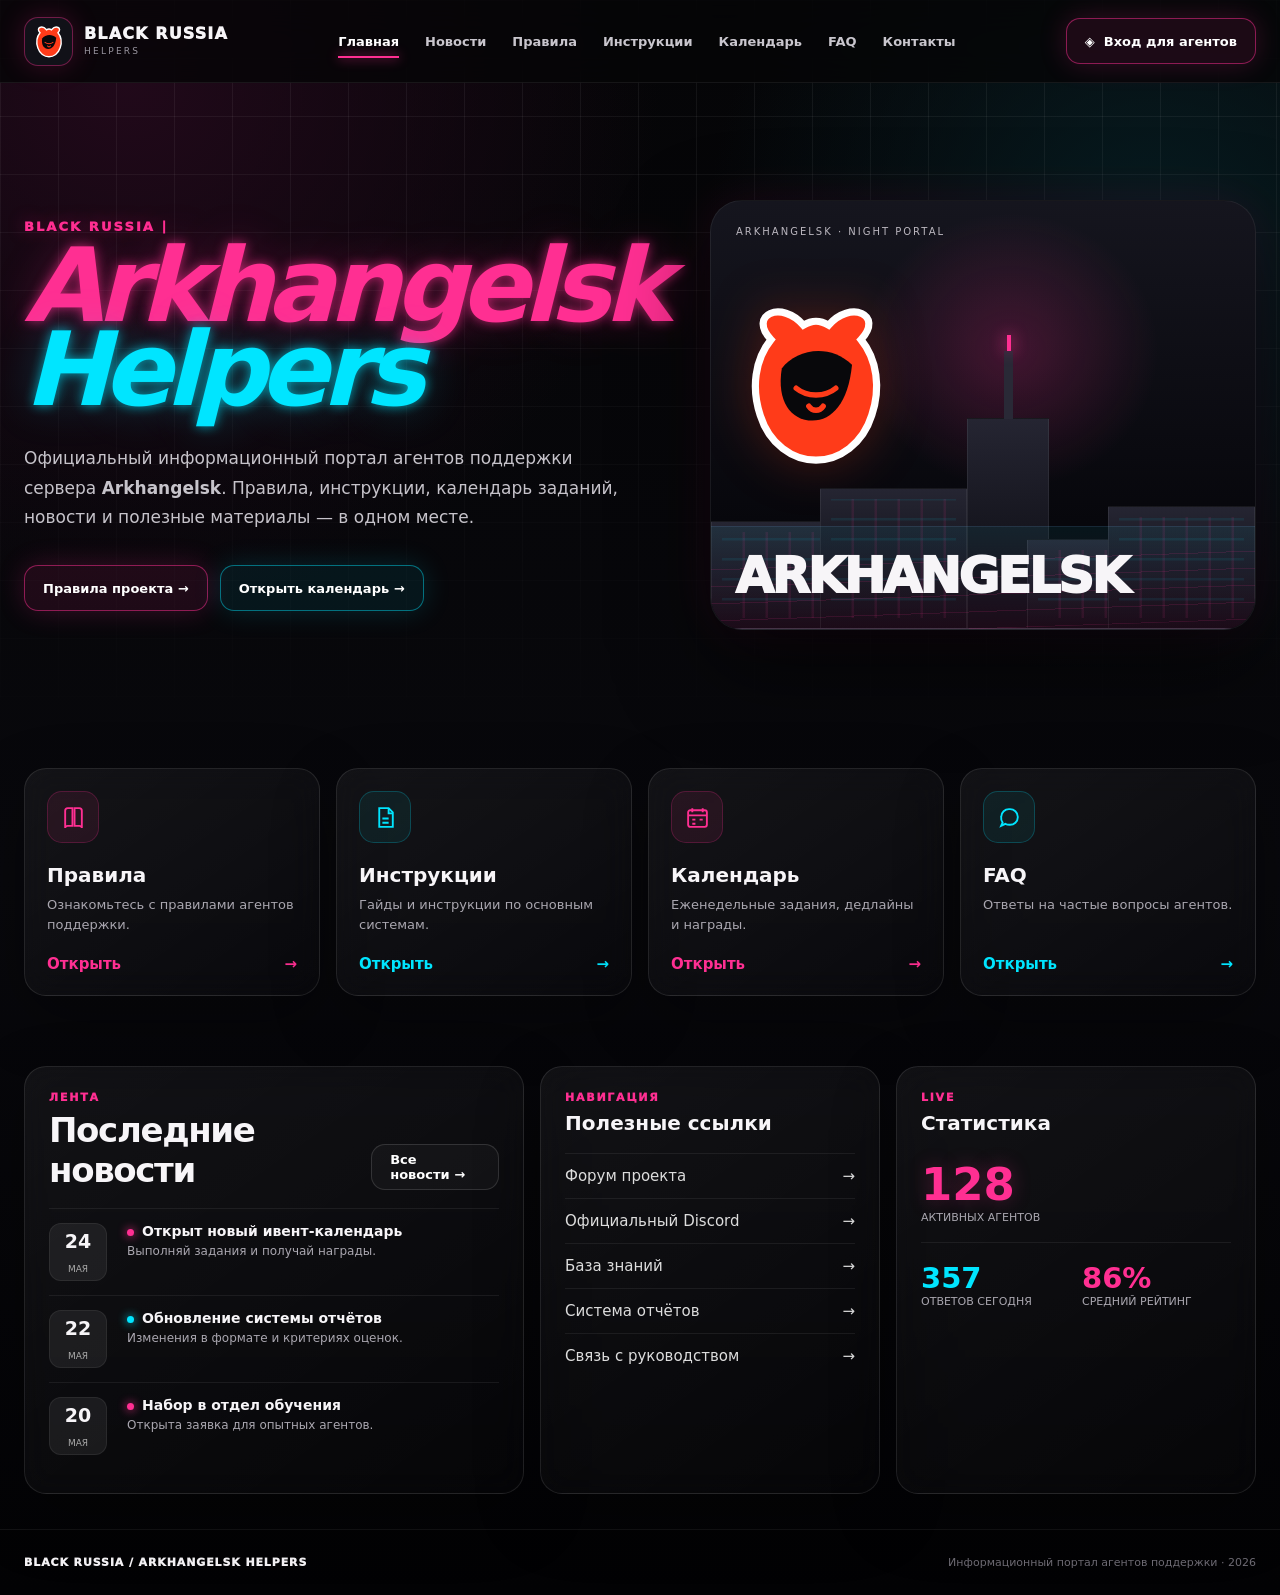
==== index.html @ 9c011f5d "Add files via upload" ====
<!doctype html><html lang="ru"><head><meta charset="utf-8"><meta name="viewport" content="width=device-width,initial-scale=1"><meta name="theme-color" content="#050507"><title>Главная — Black Russia | Arkhangelsk Helpers</title><link rel="stylesheet" href="style.css"></head><body data-page="index"><header class="site-header"><div class="container header-inner"><a class="brand" href="index.html"><span class="brand-mark"><svg viewBox="0 0 100 100"><path d="M25 27C12 13 31 5 43 19c5-3 9-3 14 0C69 5 88 13 75 27c9 11 11 27 6 42-5 16-18 25-31 25S24 85 19 69c-5-15-3-31 6-42Z" fill="#ff3b19" stroke="#fff" stroke-width="4"/><path d="M31 43c8-11 27-14 39-2-2 21-11 31-22 31-12 0-20-11-17-29Z" fill="#08080b"/><path d="M39 54c6 5 16 5 22 0M46 64c2 3 6 3 8 0" fill="none" stroke="#ff3b19" stroke-width="3" stroke-linecap="round"/></svg></span><span class="brand-copy"><span class="brand-title">BLACK RUSSIA</span><span class="brand-sub">HELPERS</span></span></a><nav class="nav" id="mainNav"><a href="index.html" data-page="index">Главная</a><a href="news.html" data-page="news">Новости</a><a href="rules.html" data-page="rules">Правила</a><a href="instructions.html" data-page="instructions">Инструкции</a><a href="calendar.html" data-page="calendar">Календарь</a><a href="faq.html" data-page="faq">FAQ</a><a href="contacts.html" data-page="contacts">Контакты</a></nav><div class="header-actions"><a class="btn btn-primary login-btn" href="login.html">◈ &nbsp;Вход для агентов</a><button class="btn btn-ghost menu-toggle" id="menuToggle">☰</button></div></div></header><main>
<section class="hero"><div class="container hero-grid"><div class="hero-copy reveal"><div class="eyebrow">BLACK RUSSIA |</div><h1><span class="city">Arkhangelsk</span><span class="helpers">Helpers</span></h1><p class="hero-lead">Официальный информационный портал агентов поддержки сервера <b>Arkhangelsk</b>. Правила, инструкции, календарь заданий, новости и полезные материалы — в одном месте.</p><div class="hero-actions"><a class="btn btn-primary" href="rules.html">Правила проекта →</a><a class="btn btn-cyan" href="calendar.html">Открыть календарь →</a></div></div><div class="hero-visual reveal" data-parallax><div class="visual-label">ARKHANGELSK · NIGHT PORTAL</div><div class="bear-large"><svg viewBox="0 0 100 100"><path d="M25 27C12 13 31 5 43 19c5-3 9-3 14 0C69 5 88 13 75 27c9 11 11 27 6 42-5 16-18 25-31 25S24 85 19 69c-5-15-3-31 6-42Z" fill="#ff3b19" stroke="#fff" stroke-width="4"/><path d="M31 43c8-11 27-14 39-2-2 21-11 31-22 31-12 0-20-11-17-29Z" fill="#08080b"/><path d="M39 54c6 5 16 5 22 0M46 64c2 3 6 3 8 0" fill="none" stroke="#ff3b19" stroke-width="3" stroke-linecap="round"/></svg></div><div class="skyline"><div class="building b1"></div><div class="building b2"></div><div class="building tower"></div><div class="building b4"></div><div class="building b3"></div></div><div class="water"></div><div class="visual-city">ARKHANGELSK</div></div></div></section>
<section class="section"><div class="container grid-4">
<a class="card portal-card reveal" href="rules.html"><span class="icon-box"><svg viewBox="0 0 24 24" fill="none" stroke="currentColor" stroke-width="1.8"><path d="M4 5.5A2.5 2.5 0 0 1 6.5 3H11v17H6.5A2.5 2.5 0 0 0 4 22V5.5Z"/><path d="M20 5.5A2.5 2.5 0 0 0 17.5 3H13v17h4.5A2.5 2.5 0 0 1 20 22V5.5Z"/></svg></span><h3>Правила</h3><p>Ознакомьтесь с правилами агентов поддержки.</p><div class="card-arrow">Открыть <span>→</span></div></a>
<a class="card portal-card reveal" href="instructions.html"><span class="icon-box cyan"><svg viewBox="0 0 24 24" fill="none" stroke="currentColor" stroke-width="1.8"><path d="M6 3h9l4 4v14H6z"/><path d="M15 3v5h4M9 13h6M9 17h6"/></svg></span><h3>Инструкции</h3><p>Гайды и инструкции по основным системам.</p><div class="card-arrow cyan">Открыть <span>→</span></div></a>
<a class="card portal-card reveal" href="calendar.html"><span class="icon-box"><svg viewBox="0 0 24 24" fill="none" stroke="currentColor" stroke-width="1.8"><rect x="3" y="5" width="18" height="16" rx="2"/><path d="M7 3v4M17 3v4M3 10h18M7 14h3M14 14h3M7 18h3"/></svg></span><h3>Календарь</h3><p>Еженедельные задания, дедлайны и награды.</p><div class="card-arrow">Открыть <span>→</span></div></a>
<a class="card portal-card reveal" href="faq.html"><span class="icon-box cyan"><svg viewBox="0 0 24 24" fill="none" stroke="currentColor" stroke-width="1.8"><path d="M20 11.5a7.5 7.5 0 0 1-8 7.5 9 9 0 0 1-4-.9L4 20l1.4-3.2A7.3 7.3 0 0 1 4 11.5 7.5 7.5 0 0 1 12 4a7.5 7.5 0 0 1 8 7.5Z"/><path d="M8 11.5h.01M12 11.5h.01M16 11.5h.01"/></svg></span><h3>FAQ</h3><p>Ответы на частые вопросы агентов.</p><div class="card-arrow cyan">Открыть <span>→</span></div></a>
</div></section>
<section class="section"><div class="container dashboard-grid">
<div class="card panel reveal"><div class="section-head"><div><div class="section-kicker">Лента</div><h2>Последние новости</h2></div><a class="btn btn-ghost" href="news.html">Все новости →</a></div><div class="news-list">
<div class="news-item"><div class="news-date"><b>24</b><small>МАЯ</small></div><div><h4><span class="dot"></span>Открыт новый ивент-календарь</h4><p>Выполняй задания и получай награды.</p></div></div>
<div class="news-item"><div class="news-date"><b>22</b><small>МАЯ</small></div><div><h4><span class="dot cyan"></span>Обновление системы отчётов</h4><p>Изменения в формате и критериях оценок.</p></div></div>
<div class="news-item"><div class="news-date"><b>20</b><small>МАЯ</small></div><div><h4><span class="dot"></span>Набор в отдел обучения</h4><p>Открыта заявка для опытных агентов.</p></div></div></div></div>
<div class="card panel reveal"><div class="section-kicker">Навигация</div><h3>Полезные ссылки</h3><div class="link-list"><a href="#">Форум проекта <span>→</span></a><a href="#">Официальный Discord <span>→</span></a><a href="#">База знаний <span>→</span></a><a href="#">Система отчётов <span>→</span></a><a href="contacts.html">Связь с руководством <span>→</span></a></div></div>
<div class="card panel reveal"><div class="section-kicker">Live</div><h3>Статистика</h3><div class="stats"><div class="stat-main"><strong>128</strong><span>активных агентов</span></div><div class="stat-row"><div class="stat"><strong>357</strong><span>ответов сегодня</span></div><div class="stat"><strong style="color:var(--pink)">86%</strong><span>средний рейтинг</span></div></div></div></div>
</div></section></main><footer class="site-footer"><div class="container footer-inner"><div class="footer-brand">BLACK RUSSIA / ARKHANGELSK HELPERS</div><div class="footer-copy">Информационный портал агентов поддержки · 2026</div></div></footer><script src="script.js"></script></body></html>
---- style.css ----
:root{--bg:#050507;--panel:rgba(15,15,21,.76);--line:rgba(255,255,255,.1);--text:#f7f5f8;--muted:#aaa7b0;--pink:#ff2f92;--cyan:#00e5ff;--red:#ff3b19;--ease:cubic-bezier(.2,.8,.2,1)}
*{box-sizing:border-box}html{scroll-behavior:smooth}body{margin:0;background:radial-gradient(circle at 10% 5%,#21091a 0,transparent 28%),radial-gradient(circle at 90% 15%,#071c21 0,transparent 25%),linear-gradient(#050507,#08080c 55%,#030305);color:var(--text);font:15px Inter,system-ui,-apple-system,BlinkMacSystemFont,"Segoe UI",sans-serif;overflow-x:hidden}body:before{content:"";position:fixed;inset:0;pointer-events:none;z-index:-1;background-image:linear-gradient(#fff1 1px,transparent 1px),linear-gradient(90deg,#fff1 1px,transparent 1px);background-size:58px 58px;mask-image:linear-gradient(#000,transparent 85%)}a{color:inherit;text-decoration:none}button,input{font:inherit}.container{width:min(1440px,calc(100% - 48px));margin:auto}.site-header{position:sticky;top:0;z-index:50;background:#050507cc;backdrop-filter:blur(18px);border-bottom:1px solid #fff1}.header-inner{min-height:82px;display:flex;align-items:center;gap:24px}.brand{display:flex;align-items:center;gap:11px}.brand-mark{width:49px;height:49px;display:grid;place-items:center;border:1px solid #ff2f9266;border-radius:14px;background:#111118;box-shadow:0 0 28px #ff2f9233}.brand-mark svg{width:36px}.brand-copy{line-height:1}.brand-title{display:block;font-size:16px;font-weight:950;letter-spacing:.07em}.brand-sub{display:block;margin-top:5px;color:#99959f;font-size:9px;letter-spacing:.25em}.nav{display:flex;justify-content:center;gap:2px;flex:1}.nav a{position:relative;padding:12px;color:#c9c6cd;font-size:13px;font-weight:800}.nav a:after{content:"";position:absolute;left:12px;right:12px;bottom:3px;height:2px;background:var(--pink);box-shadow:0 0 12px var(--pink);transform:scaleX(0);transition:.25s}.nav a:hover,.nav a.active{color:#fff}.nav a:hover:after,.nav a.active:after{transform:scaleX(1)}.header-actions{display:flex}.btn{display:inline-flex;align-items:center;justify-content:center;min-height:46px;padding:0 18px;border:1px solid #fff2;border-radius:14px;color:#fff;font-weight:850;font-size:13px;cursor:pointer;transition:.25s var(--ease)}.btn:hover{transform:translateY(-3px)}.btn-primary{background:#ff2f9218;border-color:#ff2f9280;box-shadow:0 0 28px #ff2f9233}.btn-cyan{background:#00e5ff12;border-color:#00e5ff70;box-shadow:0 0 28px #00e5ff26}.btn-ghost{background:#ffffff08}.menu-toggle{display:none;width:46px;padding:0}.hero{min-height:650px;padding:78px 0 64px;display:flex;align-items:center}.hero-grid{display:grid;grid-template-columns:1.08fr .92fr;gap:45px;align-items:center}.eyebrow{font-size:13px;color:var(--pink);font-weight:950;letter-spacing:.16em;text-transform:uppercase;text-shadow:0 0 18px #ff2f9266}.hero h1{margin:10px 0 0;font-size:clamp(58px,8vw,120px);line-height:.82;letter-spacing:-.07em}.city{display:block;color:var(--pink);font-style:italic;text-shadow:0 0 12px #ff2f92aa,0 0 45px #ff2f9244}.helpers{display:block;color:var(--cyan);font-style:italic;text-shadow:0 0 12px #00e5ffaa,0 0 45px #00e5ff44}.hero-lead{max-width:620px;margin:32px 0;color:#c6c3ca;line-height:1.75;font-size:17px}.hero-actions{display:flex;gap:12px;flex-wrap:wrap}.hero-visual{position:relative;min-height:430px;overflow:hidden;border:1px solid #fff1;border-radius:32px;background:radial-gradient(ellipse at 55% 35%,#ff2f9238,transparent 35%),linear-gradient(#15151e,#07070c 75%);box-shadow:0 35px 90px #0009,0 0 50px #ff2f9218;transition:transform .2s}.visual-label{position:absolute;top:25px;left:25px;color:#bbb7bf;font-size:10px;letter-spacing:.2em}.bear-large{position:absolute;left:0;top:75px;width:210px;height:210px;display:grid;place-items:center;filter:drop-shadow(0 0 25px #ff3b1940)}.bear-large svg{width:180px}.skyline{position:absolute;left:0;right:0;bottom:0;height:60%}.building{position:absolute;bottom:0;background:linear-gradient(#252532,#08080d);border:1px solid #fff1}.building:after{content:"";position:absolute;inset:10px;background:repeating-linear-gradient(0deg,transparent 0 17px,#00e5ff14 18px 20px),repeating-linear-gradient(90deg,transparent 0 20px,#ff2f9218 21px 23px)}.b1{left:0;width:23%;height:42%}.b2{left:20%;width:27%;height:55%}.tower{left:47%;width:82px;height:82%}.tower:before{content:"";position:absolute;left:36px;top:-68px;width:9px;height:68px;background:#292936}.tower:after{content:"";position:absolute;left:39px;top:-84px;width:4px;height:16px;background:var(--pink);box-shadow:0 0 15px var(--pink)}.b4{right:20%;width:22%;height:35%}.b3{right:0;width:27%;height:48%}.water{position:absolute;bottom:0;left:0;right:0;height:24%;background:linear-gradient(#00e5ff10,#ff2f9215);border-top:1px solid #00e5ff22}.water:after{content:"";position:absolute;inset:25% 0 0;background:repeating-linear-gradient(0deg,#ff2f9220 0 1px,transparent 1px 17px);transform:skewY(-2deg)}.visual-city{position:absolute;bottom:24px;left:24px;color:#fff08;font-size:50px;font-weight:950;letter-spacing:-.05em}.section{padding:35px 0}.grid-4{display:grid;grid-template-columns:repeat(4,1fr);gap:16px}.card{background:linear-gradient(145deg,#ffffff0d,#ffffff03);border:1px solid var(--line);border-radius:22px;backdrop-filter:blur(15px);box-shadow:0 22px 65px #0005;overflow:hidden;transition:.3s var(--ease)}.card:hover{transform:translateY(-7px);border-color:#ff2f9244;box-shadow:0 28px 75px #0008,0 0 30px #ff2f9215}.portal-card{min-height:215px;padding:22px;display:flex;flex-direction:column}.icon-box{width:52px;height:52px;display:grid;place-items:center;margin-bottom:20px;border-radius:15px;color:var(--pink);background:#ff2f9215;border:1px solid #ff2f9238}.icon-box.cyan{color:var(--cyan);background:#00e5ff10;border-color:#00e5ff38}.icon-box svg{width:25px}.portal-card h3{margin:0 0 8px;font-size:20px}.portal-card p{margin:0;color:var(--muted);font-size:13px;line-height:1.55}.card-arrow{display:flex;justify-content:space-between;margin-top:auto;padding-top:20px;color:var(--pink);font-weight:850}.card-arrow.cyan{color:var(--cyan)}.dashboard-grid{display:grid;grid-template-columns:1.25fr .85fr .9fr;gap:16px}.panel{padding:24px}.section-head{display:flex;align-items:end;justify-content:space-between;gap:15px;margin-bottom:18px}.section-kicker{color:var(--pink);font-size:11px;font-weight:950;letter-spacing:.16em;text-transform:uppercase}.section h2{margin:6px 0 0;font-size:34px;letter-spacing:-.04em}.panel h3{margin:7px 0 18px;font-size:20px}.news-list{display:grid}.news-item{display:grid;grid-template-columns:64px 1fr;gap:14px;padding:14px 0;border-top:1px solid #fff1}.news-date{width:58px;height:58px;display:grid;place-items:center;text-align:center;border:1px solid #fff1;border-radius:12px;background:#fff1}.news-date b{font-size:19px}.news-date small{font-size:9px;color:#aaa}.news-item h4{margin:0 0 5px;font-size:14px}.news-item p{margin:0;color:var(--muted);font-size:12px}.dot{display:inline-block;width:7px;height:7px;border-radius:50%;background:var(--pink);box-shadow:0 0 10px var(--pink);margin-right:8px}.dot.cyan{background:var(--cyan);box-shadow:0 0 10px var(--cyan)}.link-list a{display:flex;justify-content:space-between;padding:13px 0;border-top:1px solid #fff1;color:#ddd}.link-list a:hover{color:var(--cyan)}.stats{display:grid;gap:18px}.stat-main{padding:5px 0 18px;border-bottom:1px solid #fff1}.stat-main strong{font-size:45px;color:var(--pink);text-shadow:0 0 20px #ff2f9244}.stat-main span,.stat strong+span{display:block;color:var(--muted);font-size:11px;text-transform:uppercase}.stat-row{display:grid;grid-template-columns:1fr 1fr;gap:12px}.stat strong{font-size:29px;color:var(--cyan)}.page-hero{padding:75px 0 35px}.page-hero h1{margin:8px 0;font-size:clamp(45px,6vw,78px);letter-spacing:-.06em}.page-hero p{max-width:780px;color:var(--muted);line-height:1.75}.content-grid{display:grid;grid-template-columns:1fr 1fr;gap:16px;padding-bottom:70px}.content-card{padding:25px}.rule-block{padding:23px 0;border-top:1px solid #fff1}.rule-block:first-child{border-top:0}.rule-num,.feed-date,.day-label{color:var(--pink);font-weight:950;letter-spacing:.1em;font-size:11px}.rule-block h3{margin:8px 0}.rule-block p{margin:0;color:var(--muted);line-height:1.7}.instruction-grid{display:grid;grid-template-columns:repeat(3,1fr);gap:16px;padding-bottom:70px}.instruction-card{padding:24px}.tag{display:inline-flex;padding:6px 9px;border:1px solid #00e5ff38;border-radius:999px;color:var(--cyan);background:#00e5ff10;font-size:10px;font-weight:900}.instruction-card h3{margin:15px 0 8px}.instruction-card p{color:var(--muted);line-height:1.65;font-size:13px;min-height:65px}.calendar{display:grid;grid-template-columns:repeat(7,1fr);gap:12px;padding-bottom:70px}.day-card{padding:18px;min-height:300px}.day-card h3{margin:8px 0 15px}.task{padding:12px 0;border-top:1px solid #fff1;font-size:12px;color:#ddd}.reward{margin-top:15px;color:var(--cyan);font-weight:900;font-size:12px;line-height:1.5}.feed{display:grid;gap:14px;padding-bottom:70px}.feed-item{padding:24px;display:grid;grid-template-columns:90px 1fr;gap:18px}.feed-item h3{margin:0 0 7px}.feed-item p{margin:0;color:var(--muted);line-height:1.7}.faq{display:grid;gap:10px;padding-bottom:70px}.faq-item{border:1px solid var(--line);border-radius:16px;background:#fff0008;overflow:hidden}.faq-question{width:100%;display:flex;justify-content:space-between;gap:15px;padding:20px;background:none;border:0;color:#fff;text-align:left;font-weight:850;cursor:pointer}.faq-question span:last-child{color:var(--pink);font-size:21px;transition:.25s}.faq-answer{display:grid;grid-template-rows:0fr;transition:grid-template-rows .3s}.faq-answer>div{overflow:hidden}.faq-answer p{margin:0;padding:0 20px 20px;color:var(--muted);line-height:1.7;font-size:13px}.faq-item.open .faq-answer{grid-template-rows:1fr}.faq-item.open .faq-question span:last-child{transform:rotate(45deg)}.contacts{display:grid;grid-template-columns:1.2fr .8fr;gap:16px;padding-bottom:70px}.contact-card{padding:28px}.contact-row{display:flex;gap:14px;padding:17px 0;border-top:1px solid #fff1}.contact-row .icon-box{margin:0;flex:none}.contact-row strong{display:block;margin-bottom:4px}.contact-row span:not(.icon-box){color:var(--muted);font-size:13px}.login-wrap{min-height:calc(100vh - 82px);display:grid;place-items:center;padding:60px 0}.login-card{width:min(500px,100%);padding:34px}.login-card h1{margin:7px 0;font-size:36px}.login-card p{color:var(--muted);line-height:1.6;font-size:13px}.field{margin:18px 0}.field label{display:block;margin-bottom:8px;font-size:12px;font-weight:850}.field input{width:100%;height:50px;padding:0 14px;border:1px solid #fff2;border-radius:13px;background:#09090d;color:#fff;outline:0}.field input:focus{border-color:#ff2f9290;box-shadow:0 0 0 4px #ff2f9212}.login-note{text-align:center;color:#77747d;font-size:11px;margin-top:15px}.site-footer{border-top:1px solid #fff1;padding:26px 0;background:#0003}.footer-inner{display:flex;justify-content:space-between;gap:20px}.footer-brand{font-size:11px;font-weight:950;letter-spacing:.08em}.footer-copy{color:#6f6c75;font-size:11px}.reveal{opacity:0;transform:translateY(20px);transition:.7s var(--ease)}.reveal.visible{opacity:1;transform:none}@media(max-width:1100px){.grid-4{grid-template-columns:repeat(2,1fr)}.dashboard-grid{grid-template-columns:1fr 1fr}.dashboard-grid .panel:first-child{grid-column:1/-1}.instruction-grid{grid-template-columns:repeat(2,1fr)}.calendar{grid-template-columns:repeat(4,1fr)}.nav a{padding-inline:7px;font-size:12px}}@media(max-width:820px){.container{width:calc(100% - 28px)}.header-inner{min-height:70px}.login-btn{display:none}.menu-toggle{display:inline-flex}.nav{position:absolute;top:76px;left:14px;right:14px;display:grid;grid-template-columns:repeat(2,1fr);padding:10px;background:#08080cf7;border:1px solid var(--line);border-radius:18px;opacity:0;pointer-events:none;transform:translateY(-8px);transition:.25s}.nav.open{opacity:1;pointer-events:auto;transform:none}.hero{padding:55px 0 40px}.hero-grid{grid-template-columns:1fr}.hero-visual{min-height:360px}.dashboard-grid,.content-grid,.contacts{grid-template-columns:1fr}.dashboard-grid .panel:first-child{grid-column:auto}.calendar{grid-template-columns:repeat(2,1fr)}}@media(max-width:560px){.grid-4,.instruction-grid,.calendar{grid-template-columns:1fr}.hero h1{font-size:62px}.hero-actions .btn{width:100%}.hero-visual{min-height:300px}.bear-large{width:150px;height:150px}.bear-large svg{width:130px}.visual-city{font-size:35px}.panel,.content-card,.contact-card,.login-card{padding:20px}.feed-item{grid-template-columns:1fr}.footer-inner{flex-direction:column}}
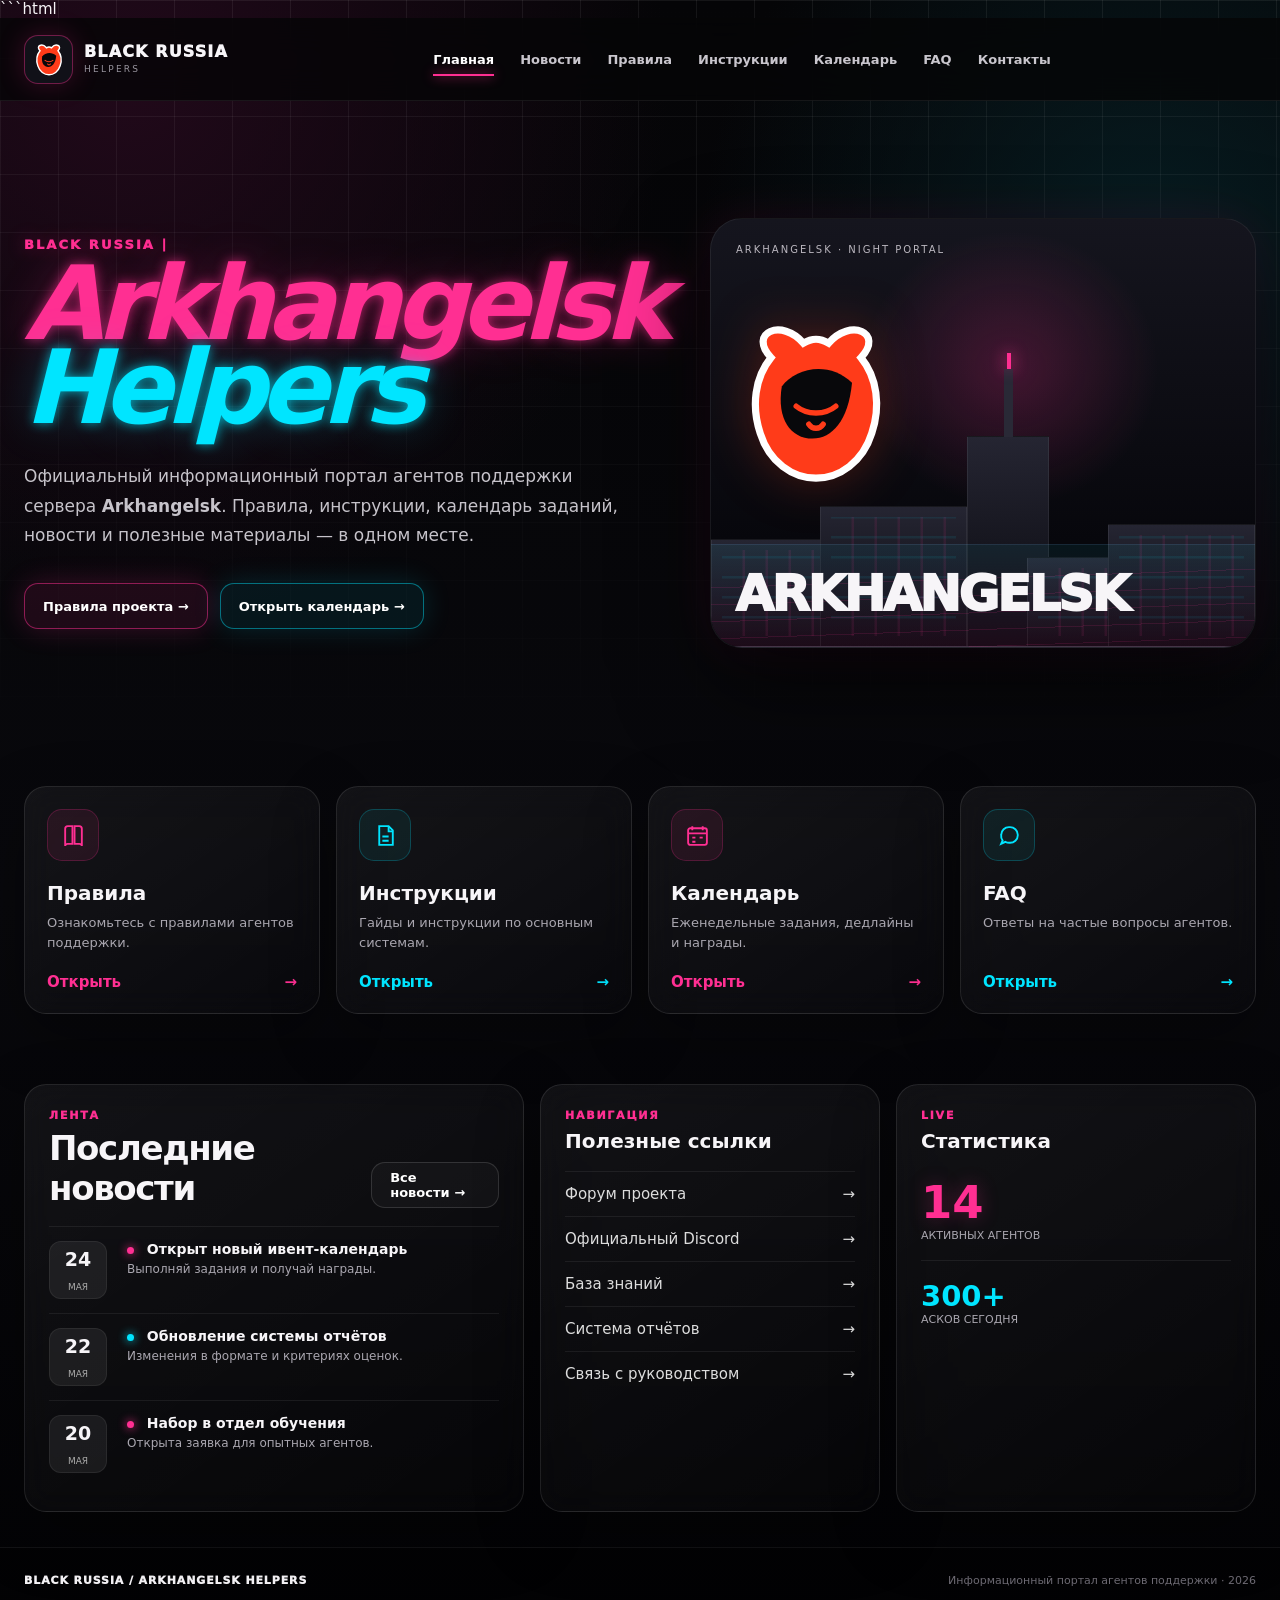
==== commit 6801748e: "Update index.html" ====
--- a/index.html
+++ b/index.html
@@ -1,16 +1,443 @@
-<!doctype html><html lang="ru"><head><meta charset="utf-8"><meta name="viewport" content="width=device-width,initial-scale=1"><meta name="theme-color" content="#050507"><title>Главная — Black Russia | Arkhangelsk Helpers</title><link rel="stylesheet" href="style.css"></head><body data-page="index"><header class="site-header"><div class="container header-inner"><a class="brand" href="index.html"><span class="brand-mark"><svg viewBox="0 0 100 100"><path d="M25 27C12 13 31 5 43 19c5-3 9-3 14 0C69 5 88 13 75 27c9 11 11 27 6 42-5 16-18 25-31 25S24 85 19 69c-5-15-3-31 6-42Z" fill="#ff3b19" stroke="#fff" stroke-width="4"/><path d="M31 43c8-11 27-14 39-2-2 21-11 31-22 31-12 0-20-11-17-29Z" fill="#08080b"/><path d="M39 54c6 5 16 5 22 0M46 64c2 3 6 3 8 0" fill="none" stroke="#ff3b19" stroke-width="3" stroke-linecap="round"/></svg></span><span class="brand-copy"><span class="brand-title">BLACK RUSSIA</span><span class="brand-sub">HELPERS</span></span></a><nav class="nav" id="mainNav"><a href="index.html" data-page="index">Главная</a><a href="news.html" data-page="news">Новости</a><a href="rules.html" data-page="rules">Правила</a><a href="instructions.html" data-page="instructions">Инструкции</a><a href="calendar.html" data-page="calendar">Календарь</a><a href="faq.html" data-page="faq">FAQ</a><a href="contacts.html" data-page="contacts">Контакты</a></nav><div class="header-actions"><a class="btn btn-primary login-btn" href="login.html">◈ &nbsp;Вход для агентов</a><button class="btn btn-ghost menu-toggle" id="menuToggle">☰</button></div></div></header><main>
-<section class="hero"><div class="container hero-grid"><div class="hero-copy reveal"><div class="eyebrow">BLACK RUSSIA |</div><h1><span class="city">Arkhangelsk</span><span class="helpers">Helpers</span></h1><p class="hero-lead">Официальный информационный портал агентов поддержки сервера <b>Arkhangelsk</b>. Правила, инструкции, календарь заданий, новости и полезные материалы — в одном месте.</p><div class="hero-actions"><a class="btn btn-primary" href="rules.html">Правила проекта →</a><a class="btn btn-cyan" href="calendar.html">Открыть календарь →</a></div></div><div class="hero-visual reveal" data-parallax><div class="visual-label">ARKHANGELSK · NIGHT PORTAL</div><div class="bear-large"><svg viewBox="0 0 100 100"><path d="M25 27C12 13 31 5 43 19c5-3 9-3 14 0C69 5 88 13 75 27c9 11 11 27 6 42-5 16-18 25-31 25S24 85 19 69c-5-15-3-31 6-42Z" fill="#ff3b19" stroke="#fff" stroke-width="4"/><path d="M31 43c8-11 27-14 39-2-2 21-11 31-22 31-12 0-20-11-17-29Z" fill="#08080b"/><path d="M39 54c6 5 16 5 22 0M46 64c2 3 6 3 8 0" fill="none" stroke="#ff3b19" stroke-width="3" stroke-linecap="round"/></svg></div><div class="skyline"><div class="building b1"></div><div class="building b2"></div><div class="building tower"></div><div class="building b4"></div><div class="building b3"></div></div><div class="water"></div><div class="visual-city">ARKHANGELSK</div></div></div></section>
-<section class="section"><div class="container grid-4">
-<a class="card portal-card reveal" href="rules.html"><span class="icon-box"><svg viewBox="0 0 24 24" fill="none" stroke="currentColor" stroke-width="1.8"><path d="M4 5.5A2.5 2.5 0 0 1 6.5 3H11v17H6.5A2.5 2.5 0 0 0 4 22V5.5Z"/><path d="M20 5.5A2.5 2.5 0 0 0 17.5 3H13v17h4.5A2.5 2.5 0 0 1 20 22V5.5Z"/></svg></span><h3>Правила</h3><p>Ознакомьтесь с правилами агентов поддержки.</p><div class="card-arrow">Открыть <span>→</span></div></a>
-<a class="card portal-card reveal" href="instructions.html"><span class="icon-box cyan"><svg viewBox="0 0 24 24" fill="none" stroke="currentColor" stroke-width="1.8"><path d="M6 3h9l4 4v14H6z"/><path d="M15 3v5h4M9 13h6M9 17h6"/></svg></span><h3>Инструкции</h3><p>Гайды и инструкции по основным системам.</p><div class="card-arrow cyan">Открыть <span>→</span></div></a>
-<a class="card portal-card reveal" href="calendar.html"><span class="icon-box"><svg viewBox="0 0 24 24" fill="none" stroke="currentColor" stroke-width="1.8"><rect x="3" y="5" width="18" height="16" rx="2"/><path d="M7 3v4M17 3v4M3 10h18M7 14h3M14 14h3M7 18h3"/></svg></span><h3>Календарь</h3><p>Еженедельные задания, дедлайны и награды.</p><div class="card-arrow">Открыть <span>→</span></div></a>
-<a class="card portal-card reveal" href="faq.html"><span class="icon-box cyan"><svg viewBox="0 0 24 24" fill="none" stroke="currentColor" stroke-width="1.8"><path d="M20 11.5a7.5 7.5 0 0 1-8 7.5 9 9 0 0 1-4-.9L4 20l1.4-3.2A7.3 7.3 0 0 1 4 11.5 7.5 7.5 0 0 1 12 4a7.5 7.5 0 0 1 8 7.5Z"/><path d="M8 11.5h.01M12 11.5h.01M16 11.5h.01"/></svg></span><h3>FAQ</h3><p>Ответы на частые вопросы агентов.</p><div class="card-arrow cyan">Открыть <span>→</span></div></a>
-</div></section>
-<section class="section"><div class="container dashboard-grid">
-<div class="card panel reveal"><div class="section-head"><div><div class="section-kicker">Лента</div><h2>Последние новости</h2></div><a class="btn btn-ghost" href="news.html">Все новости →</a></div><div class="news-list">
-<div class="news-item"><div class="news-date"><b>24</b><small>МАЯ</small></div><div><h4><span class="dot"></span>Открыт новый ивент-календарь</h4><p>Выполняй задания и получай награды.</p></div></div>
-<div class="news-item"><div class="news-date"><b>22</b><small>МАЯ</small></div><div><h4><span class="dot cyan"></span>Обновление системы отчётов</h4><p>Изменения в формате и критериях оценок.</p></div></div>
-<div class="news-item"><div class="news-date"><b>20</b><small>МАЯ</small></div><div><h4><span class="dot"></span>Набор в отдел обучения</h4><p>Открыта заявка для опытных агентов.</p></div></div></div></div>
-<div class="card panel reveal"><div class="section-kicker">Навигация</div><h3>Полезные ссылки</h3><div class="link-list"><a href="#">Форум проекта <span>→</span></a><a href="#">Официальный Discord <span>→</span></a><a href="#">База знаний <span>→</span></a><a href="#">Система отчётов <span>→</span></a><a href="contacts.html">Связь с руководством <span>→</span></a></div></div>
-<div class="card panel reveal"><div class="section-kicker">Live</div><h3>Статистика</h3><div class="stats"><div class="stat-main"><strong>128</strong><span>активных агентов</span></div><div class="stat-row"><div class="stat"><strong>357</strong><span>ответов сегодня</span></div><div class="stat"><strong style="color:var(--pink)">86%</strong><span>средний рейтинг</span></div></div></div></div>
-</div></section></main><footer class="site-footer"><div class="container footer-inner"><div class="footer-brand">BLACK RUSSIA / ARKHANGELSK HELPERS</div><div class="footer-copy">Информационный портал агентов поддержки · 2026</div></div></footer><script src="script.js"></script></body></html>+```html
+<!doctype html>
+<html lang="ru">
+<head>
+    <meta charset="utf-8">
+    <meta name="viewport" content="width=device-width,initial-scale=1">
+    <meta name="theme-color" content="#050507">
+    <title>Главная — Black Russia | Arkhangelsk Helpers</title>
+    <link rel="stylesheet" href="style.css">
+</head>
+
+<body data-page="index">
+
+<header class="site-header">
+    <div class="container header-inner">
+
+        <a class="brand" href="index.html">
+            <span class="brand-mark">
+                <svg viewBox="0 0 100 100">
+                    <path d="M25 27C12 13 31 5 43 19c5-3 9-3 14 0C69 5 88 13 75 27c9 11 11 27 6 42-5 16-18 25-31 25S24 85 19 69c-5-15-3-31 6-42Z"
+                          fill="#ff3b19"
+                          stroke="#fff"
+                          stroke-width="4"/>
+                    <path d="M31 43c8-11 27-14 39-2-2 21-11 31-22 31-12 0-20-11-17-29Z"
+                          fill="#08080b"/>
+                    <path d="M39 54c6 5 16 5 22 0M46 64c2 3 6 3 8 0"
+                          fill="none"
+                          stroke="#ff3b19"
+                          stroke-width="3"
+                          stroke-linecap="round"/>
+                </svg>
+            </span>
+
+            <span class="brand-copy">
+                <span class="brand-title">BLACK RUSSIA</span>
+                <span class="brand-sub">HELPERS</span>
+            </span>
+        </a>
+
+        <nav class="nav" id="mainNav">
+            <a href="index.html" data-page="index">Главная</a>
+            <a href="news.html" data-page="news">Новости</a>
+
+            <a href="https://forum.blackrussia.online/threads/arkhangelsk-helpers-%D0%9F%D1%80%D0%B0%D0%B2%D0%B8%D0%BB%D0%B0-%D0%B8-%D0%BE%D0%B1%D1%8F%D0%B7%D0%B0%D0%BD%D0%BD%D0%BE%D1%81%D1%82%D0%B8-%D0%90%D0%B3%D0%B5%D0%BD%D1%82%D0%BE%D0%B2-%D0%9F%D0%BE%D0%B4%D0%B4%D0%B5%D1%80%D0%B6%D0%BA%D0%B8.15713143/"
+               target="_blank"
+               rel="noopener noreferrer">
+                Правила
+            </a>
+
+            <a href="instructions.html" data-page="instructions">Инструкции</a>
+            <a href="calendar.html" data-page="calendar">Календарь</a>
+            <a href="faq.html" data-page="faq">FAQ</a>
+            <a href="contacts.html" data-page="contacts">Контакты</a>
+        </nav>
+
+        <div class="header-actions">
+            <button class="btn btn-ghost menu-toggle" id="menuToggle">☰</button>
+        </div>
+
+    </div>
+</header>
+
+<main>
+
+<section class="hero">
+    <div class="container hero-grid">
+
+        <div class="hero-copy reveal">
+
+            <div class="eyebrow">BLACK RUSSIA |</div>
+
+            <h1>
+                <span class="city">Arkhangelsk</span>
+                <span class="helpers">Helpers</span>
+            </h1>
+
+            <p class="hero-lead">
+                Официальный информационный портал агентов поддержки сервера
+                <b>Arkhangelsk</b>.
+                Правила, инструкции, календарь заданий, новости и полезные материалы —
+                в одном месте.
+            </p>
+
+            <div class="hero-actions">
+
+                <a class="btn btn-primary"
+                   href="https://forum.blackrussia.online/threads/arkhangelsk-helpers-%D0%9F%D1%80%D0%B0%D0%B2%D0%B8%D0%BB%D0%B0-%D0%B8-%D0%BE%D0%B1%D1%8F%D0%B7%D0%B0%D0%BD%D0%BD%D0%BE%D1%81%D1%82%D0%B8-%D0%90%D0%B3%D0%B5%D0%BD%D1%82%D0%BE%D0%B2-%D0%9F%D0%BE%D0%B4%D0%B4%D0%B5%D1%80%D0%B6%D0%BA%D0%B8.15713143/"
+                   target="_blank"
+                   rel="noopener noreferrer">
+                    Правила проекта →
+                </a>
+
+                <a class="btn btn-cyan" href="calendar.html">
+                    Открыть календарь →
+                </a>
+
+            </div>
+        </div>
+
+        <div class="hero-visual reveal" data-parallax>
+
+            <div class="visual-label">
+                ARKHANGELSK · NIGHT PORTAL
+            </div>
+
+            <div class="bear-large">
+                <svg viewBox="0 0 100 100">
+                    <path d="M25 27C12 13 31 5 43 19c5-3 9-3 14 0C69 5 88 13 75 27c9 11 11 27 6 42-5 16-18 25-31 25S24 85 19 69c-5-15-3-31 6-42Z"
+                          fill="#ff3b19"
+                          stroke="#fff"
+                          stroke-width="4"/>
+                    <path d="M31 43c8-11 27-14 39-2-2 21-11 31-22 31-12 0-20-11-17-29Z"
+                          fill="#08080b"/>
+                    <path d="M39 54c6 5 16 5 22 0M46 64c2 3 6 3 8 0"
+                          fill="none"
+                          stroke="#ff3b19"
+                          stroke-width="3"
+                          stroke-linecap="round"/>
+                </svg>
+            </div>
+
+            <div class="skyline">
+                <div class="building b1"></div>
+                <div class="building b2"></div>
+                <div class="building tower"></div>
+                <div class="building b4"></div>
+                <div class="building b3"></div>
+            </div>
+
+            <div class="water"></div>
+
+            <div class="visual-city">
+                ARKHANGELSK
+            </div>
+
+        </div>
+
+    </div>
+</section>
+
+
+<section class="section">
+
+    <div class="container grid-4">
+
+        <a class="card portal-card reveal"
+           href="https://forum.blackrussia.online/threads/arkhangelsk-helpers-%D0%9F%D1%80%D0%B0%D0%B2%D0%B8%D0%BB%D0%B0-%D0%B8-%D0%BE%D0%B1%D1%8F%D0%B7%D0%B0%D0%BD%D0%BD%D0%BE%D1%81%D1%82%D0%B8-%D0%90%D0%B3%D0%B5%D0%BD%D1%82%D0%BE%D0%B2-%D0%9F%D0%BE%D0%B4%D0%B4%D0%B5%D1%80%D0%B6%D0%BA%D0%B8.15713143/"
+           target="_blank"
+           rel="noopener noreferrer">
+
+            <span class="icon-box">
+                <svg viewBox="0 0 24 24" fill="none" stroke="currentColor" stroke-width="1.8">
+                    <path d="M4 5.5A2.5 2.5 0 0 1 6.5 3H11v17H6.5A2.5 2.5 0 0 0 4 22V5.5Z"/>
+                    <path d="M20 5.5A2.5 2.5 0 0 0 17.5 3H13v17h4.5A2.5 2.5 0 0 1 20 22V5.5Z"/>
+                </svg>
+            </span>
+
+            <h3>Правила</h3>
+
+            <p>
+                Ознакомьтесь с правилами агентов поддержки.
+            </p>
+
+            <div class="card-arrow">
+                Открыть <span>→</span>
+            </div>
+
+        </a>
+
+
+        <a class="card portal-card reveal" href="instructions.html">
+
+            <span class="icon-box cyan">
+                <svg viewBox="0 0 24 24" fill="none" stroke="currentColor" stroke-width="1.8">
+                    <path d="M6 3h9l4 4v14H6z"/>
+                    <path d="M15 3v5h4M9 13h6M9 17h6"/>
+                </svg>
+            </span>
+
+            <h3>Инструкции</h3>
+
+            <p>
+                Гайды и инструкции по основным системам.
+            </p>
+
+            <div class="card-arrow cyan">
+                Открыть <span>→</span>
+            </div>
+
+        </a>
+
+
+        <a class="card portal-card reveal" href="calendar.html">
+
+            <span class="icon-box">
+                <svg viewBox="0 0 24 24" fill="none" stroke="currentColor" stroke-width="1.8">
+                    <rect x="3" y="5" width="18" height="16" rx="2"/>
+                    <path d="M7 3v4M17 3v4M3 10h18M7 14h3M14 14h3M7 18h3"/>
+                </svg>
+            </span>
+
+            <h3>Календарь</h3>
+
+            <p>
+                Еженедельные задания, дедлайны и награды.
+            </p>
+
+            <div class="card-arrow">
+                Открыть <span>→</span>
+            </div>
+
+        </a>
+
+
+        <a class="card portal-card reveal" href="faq.html">
+
+            <span class="icon-box cyan">
+                <svg viewBox="0 0 24 24" fill="none" stroke="currentColor" stroke-width="1.8">
+                    <path d="M20 11.5a7.5 7.5 0 0 1-8 7.5 9 9 0 0 1-4-.9L4 20l1.4-3.2A7.3 7.3 0 0 1 4 11.5 7.5 7.5 0 0 1 12 4a7.5 7.5 0 0 1 8 7.5Z"/>
+                    <path d="M8 11.5h.01M12 11.5h.01M16 11.5h.01"/>
+                </svg>
+            </span>
+
+            <h3>FAQ</h3>
+
+            <p>
+                Ответы на частые вопросы агентов.
+            </p>
+
+            <div class="card-arrow cyan">
+                Открыть <span>→</span>
+            </div>
+
+        </a>
+
+    </div>
+
+</section>
+
+
+<section class="section">
+
+    <div class="container dashboard-grid">
+
+        <div class="card panel reveal">
+
+            <div class="section-head">
+
+                <div>
+                    <div class="section-kicker">
+                        Лента
+                    </div>
+
+                    <h2>
+                        Последние новости
+                    </h2>
+                </div>
+
+                <a class="btn btn-ghost" href="news.html">
+                    Все новости →
+                </a>
+
+            </div>
+
+            <div class="news-list">
+
+                <div class="news-item">
+                    <div class="news-date">
+                        <b>24</b>
+                        <small>МАЯ</small>
+                    </div>
+
+                    <div>
+                        <h4>
+                            <span class="dot"></span>
+                            Открыт новый ивент-календарь
+                        </h4>
+
+                        <p>
+                            Выполняй задания и получай награды.
+                        </p>
+                    </div>
+                </div>
+
+
+                <div class="news-item">
+
+                    <div class="news-date">
+                        <b>22</b>
+                        <small>МАЯ</small>
+                    </div>
+
+                    <div>
+
+                        <h4>
+                            <span class="dot cyan"></span>
+                            Обновление системы отчётов
+                        </h4>
+
+                        <p>
+                            Изменения в формате и критериях оценок.
+                        </p>
+
+                    </div>
+
+                </div>
+
+
+                <div class="news-item">
+
+                    <div class="news-date">
+                        <b>20</b>
+                        <small>МАЯ</small>
+                    </div>
+
+                    <div>
+
+                        <h4>
+                            <span class="dot"></span>
+                            Набор в отдел обучения
+                        </h4>
+
+                        <p>
+                            Открыта заявка для опытных агентов.
+                        </p>
+
+                    </div>
+
+                </div>
+
+            </div>
+
+        </div>
+
+
+        <div class="card panel reveal">
+
+            <div class="section-kicker">
+                Навигация
+            </div>
+
+            <h3>
+                Полезные ссылки
+            </h3>
+
+            <div class="link-list">
+
+                <a href="#">
+                    Форум проекта
+                    <span>→</span>
+                </a>
+
+                <a href="#">
+                    Официальный Discord
+                    <span>→</span>
+                </a>
+
+                <a href="#">
+                    База знаний
+                    <span>→</span>
+                </a>
+
+                <a href="#">
+                    Система отчётов
+                    <span>→</span>
+                </a>
+
+                <a href="contacts.html">
+                    Связь с руководством
+                    <span>→</span>
+                </a>
+
+            </div>
+
+        </div>
+
+
+        <div class="card panel reveal">
+
+            <div class="section-kicker">
+                Live
+            </div>
+
+            <h3>
+                Статистика
+            </h3>
+
+            <div class="stats">
+
+                <div class="stat-main">
+                    <strong>14</strong>
+                    <span>
+                        активных агентов
+                    </span>
+                </div>
+
+                <div class="stat-row">
+
+                    <div class="stat">
+                        <strong>
+                            300+
+                        </strong>
+
+                        <span>
+                            асков сегодня
+                        </span>
+                    </div>
+
+                </div>
+
+            </div>
+
+        </div>
+
+    </div>
+
+</section>
+
+</main>
+
+
+<footer class="site-footer">
+
+    <div class="container footer-inner">
+
+        <div class="footer-brand">
+            BLACK RUSSIA / ARKHANGELSK HELPERS
+        </div>
+
+        <div class="footer-copy">
+            Информационный портал агентов поддержки · 2026
+        </div>
+
+    </div>
+
+</footer>
+
+
+<script src="script.js"></script>
+
+</body>
+</html>
+```
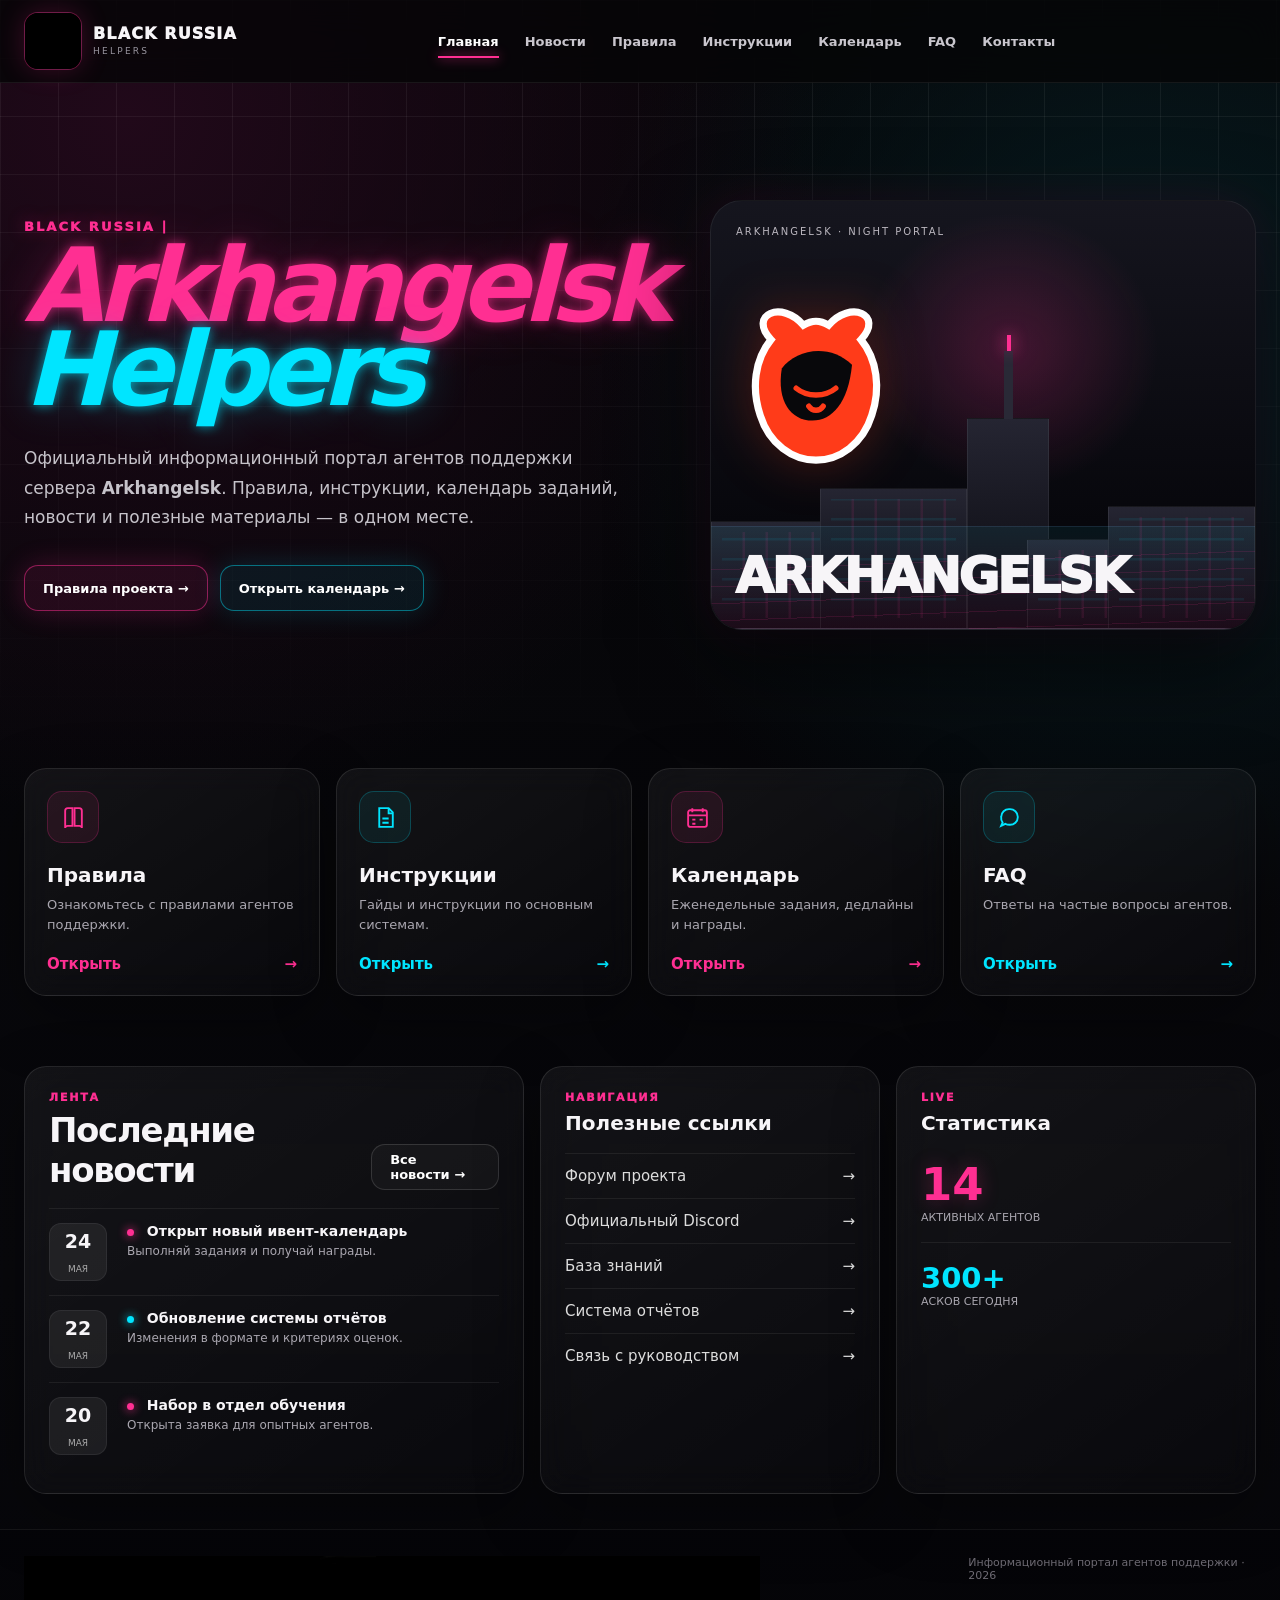
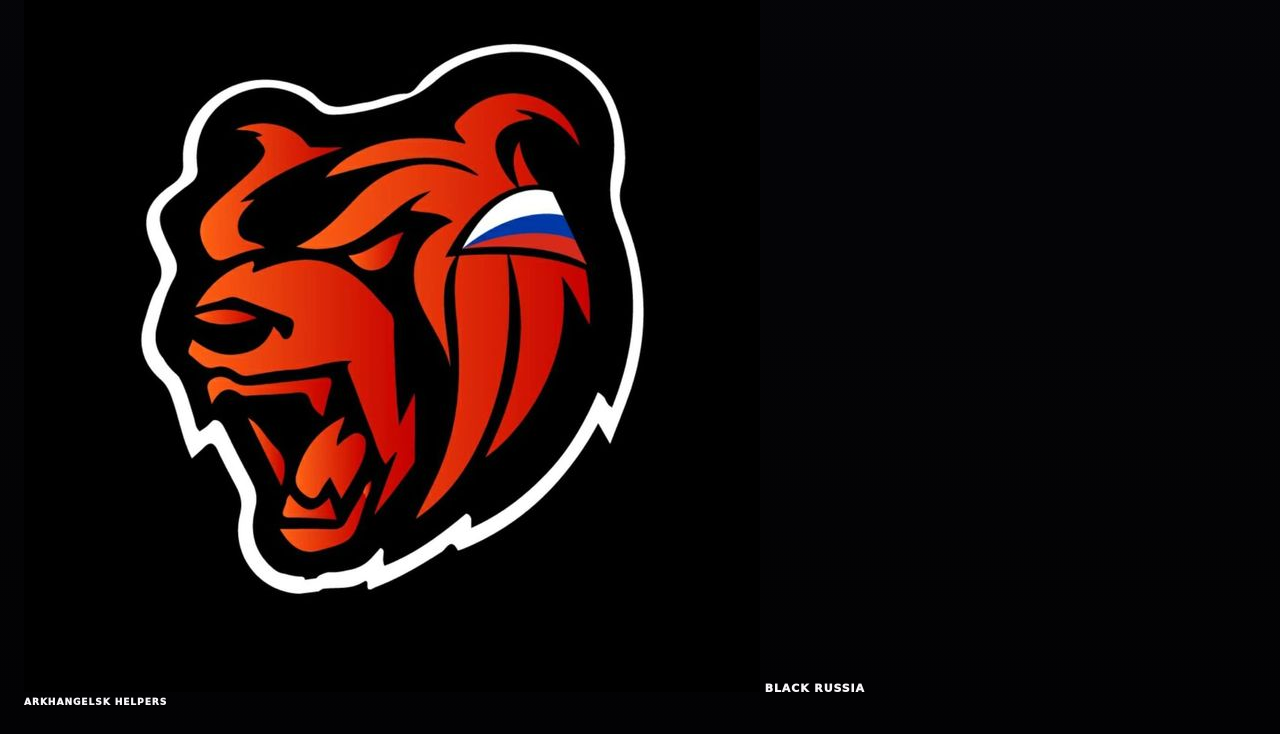
==== commit af363ff2: "Update index.html" ====
--- a/index.html
+++ b/index.html
@@ -1,4 +1,3 @@
-```html
 <!doctype html>
 <html lang="ru">
 <head>
@@ -14,32 +13,31 @@
 <header class="site-header">
     <div class="container header-inner">
 
+        <!-- НОВЫЙ ЛОГОТИП -->
         <a class="brand" href="index.html">
+
             <span class="brand-mark">
-                <svg viewBox="0 0 100 100">
-                    <path d="M25 27C12 13 31 5 43 19c5-3 9-3 14 0C69 5 88 13 75 27c9 11 11 27 6 42-5 16-18 25-31 25S24 85 19 69c-5-15-3-31 6-42Z"
-                          fill="#ff3b19"
-                          stroke="#fff"
-                          stroke-width="4"/>
-                    <path d="M31 43c8-11 27-14 39-2-2 21-11 31-22 31-12 0-20-11-17-29Z"
-                          fill="#08080b"/>
-                    <path d="M39 54c6 5 16 5 22 0M46 64c2 3 6 3 8 0"
-                          fill="none"
-                          stroke="#ff3b19"
-                          stroke-width="3"
-                          stroke-linecap="round"/>
-                </svg>
+                <img src="logo.jpg" alt="Black Russia">
             </span>
 
             <span class="brand-copy">
                 <span class="brand-title">BLACK RUSSIA</span>
                 <span class="brand-sub">HELPERS</span>
             </span>
+
         </a>
 
+
+        <!-- НАВИГАЦИЯ -->
         <nav class="nav" id="mainNav">
-            <a href="index.html" data-page="index">Главная</a>
-            <a href="news.html" data-page="news">Новости</a>
+
+            <a href="index.html" data-page="index">
+                Главная
+            </a>
+
+            <a href="news.html" data-page="news">
+                Новости
+            </a>
 
             <a href="https://forum.blackrussia.online/threads/arkhangelsk-helpers-%D0%9F%D1%80%D0%B0%D0%B2%D0%B8%D0%BB%D0%B0-%D0%B8-%D0%BE%D0%B1%D1%8F%D0%B7%D0%B0%D0%BD%D0%BD%D0%BE%D1%81%D1%82%D0%B8-%D0%90%D0%B3%D0%B5%D0%BD%D1%82%D0%BE%D0%B2-%D0%9F%D0%BE%D0%B4%D0%B4%D0%B5%D1%80%D0%B6%D0%BA%D0%B8.15713143/"
                target="_blank"
@@ -47,87 +45,165 @@
                 Правила
             </a>
 
-            <a href="instructions.html" data-page="instructions">Инструкции</a>
-            <a href="calendar.html" data-page="calendar">Календарь</a>
-            <a href="faq.html" data-page="faq">FAQ</a>
-            <a href="contacts.html" data-page="contacts">Контакты</a>
+            <a href="instructions.html" data-page="instructions">
+                Инструкции
+            </a>
+
+            <a href="calendar.html" data-page="calendar">
+                Календарь
+            </a>
+
+            <a href="faq.html" data-page="faq">
+                FAQ
+            </a>
+
+            <a href="contacts.html" data-page="contacts">
+                Контакты
+            </a>
+
         </nav>
 
+
+        <!-- КНОПКА МОБИЛЬНОГО МЕНЮ -->
         <div class="header-actions">
-            <button class="btn btn-ghost menu-toggle" id="menuToggle">☰</button>
+
+            <button
+                class="btn btn-ghost menu-toggle"
+                id="menuToggle">
+                ☰
+            </button>
+
         </div>
 
     </div>
 </header>
 
+
 <main>
 
+
+<!-- =========================================
+     HERO
+     ========================================= -->
+
 <section class="hero">
+
     <div class="container hero-grid">
 
+
         <div class="hero-copy reveal">
 
-            <div class="eyebrow">BLACK RUSSIA |</div>
+            <div class="eyebrow">
+                BLACK RUSSIA |
+            </div>
+
 
             <h1>
-                <span class="city">Arkhangelsk</span>
-                <span class="helpers">Helpers</span>
+
+                <span class="city">
+                    Arkhangelsk
+                </span>
+
+                <span class="helpers">
+                    Helpers
+                </span>
+
             </h1>
 
+
             <p class="hero-lead">
+
                 Официальный информационный портал агентов поддержки сервера
                 <b>Arkhangelsk</b>.
+
                 Правила, инструкции, календарь заданий, новости и полезные материалы —
                 в одном месте.
+
             </p>
 
+
             <div class="hero-actions">
 
-                <a class="btn btn-primary"
-                   href="https://forum.blackrussia.online/threads/arkhangelsk-helpers-%D0%9F%D1%80%D0%B0%D0%B2%D0%B8%D0%BB%D0%B0-%D0%B8-%D0%BE%D0%B1%D1%8F%D0%B7%D0%B0%D0%BD%D0%BD%D0%BE%D1%81%D1%82%D0%B8-%D0%90%D0%B3%D0%B5%D0%BD%D1%82%D0%BE%D0%B2-%D0%9F%D0%BE%D0%B4%D0%B4%D0%B5%D1%80%D0%B6%D0%BA%D0%B8.15713143/"
-                   target="_blank"
-                   rel="noopener noreferrer">
+                <a
+                    class="btn btn-primary"
+                    href="https://forum.blackrussia.online/threads/arkhangelsk-helpers-%D0%9F%D1%80%D0%B0%D0%B2%D0%B8%D0%BB%D0%B0-%D0%B8-%D0%BE%D0%B1%D1%8F%D0%B7%D0%B0%D0%BD%D0%BD%D0%BE%D1%81%D1%82%D0%B8-%D0%90%D0%B3%D0%B5%D0%BD%D1%82%D0%BE%D0%B2-%D0%9F%D0%BE%D0%B4%D0%B4%D0%B5%D1%80%D0%B6%D0%BA%D0%B8.15713143/"
+                    target="_blank"
+                    rel="noopener noreferrer">
+
                     Правила проекта →
+
                 </a>
 
-                <a class="btn btn-cyan" href="calendar.html">
+
+                <a
+                    class="btn btn-cyan"
+                    href="calendar.html">
+
                     Открыть календарь →
+
                 </a>
 
             </div>
+
         </div>
 
-        <div class="hero-visual reveal" data-parallax>
+
+        <!-- =========================================
+             ВИЗУАЛ
+             ========================================= -->
+
+        <div
+            class="hero-visual reveal"
+            data-parallax>
 
             <div class="visual-label">
                 ARKHANGELSK · NIGHT PORTAL
             </div>
 
+
             <div class="bear-large">
+
                 <svg viewBox="0 0 100 100">
-                    <path d="M25 27C12 13 31 5 43 19c5-3 9-3 14 0C69 5 88 13 75 27c9 11 11 27 6 42-5 16-18 25-31 25S24 85 19 69c-5-15-3-31 6-42Z"
-                          fill="#ff3b19"
-                          stroke="#fff"
-                          stroke-width="4"/>
-                    <path d="M31 43c8-11 27-14 39-2-2 21-11 31-22 31-12 0-20-11-17-29Z"
-                          fill="#08080b"/>
-                    <path d="M39 54c6 5 16 5 22 0M46 64c2 3 6 3 8 0"
-                          fill="none"
-                          stroke="#ff3b19"
-                          stroke-width="3"
-                          stroke-linecap="round"/>
+
+                    <path
+                        d="M25 27C12 13 31 5 43 19c5-3 9-3 14 0C69 5 88 13 75 27c9 11 11 27 6 42-5 16-18 25-31 25S24 85 19 69c-5-15-3-31 6-42Z"
+                        fill="#ff3b19"
+                        stroke="#fff"
+                        stroke-width="4"/>
+
+                    <path
+                        d="M31 43c8-11 27-14 39-2-2 21-11 31-22 31-12 0-20-11-17-29Z"
+                        fill="#08080b"/>
+
+                    <path
+                        d="M39 54c6 5 16 5 22 0M46 64c2 3 6 3 8 0"
+                        fill="none"
+                        stroke="#ff3b19"
+                        stroke-width="3"
+                        stroke-linecap="round"/>
+
                 </svg>
-            </div>
+
+            </div>
+
 
             <div class="skyline">
+
                 <div class="building b1"></div>
+
                 <div class="building b2"></div>
+
                 <div class="building tower"></div>
+
                 <div class="building b4"></div>
+
                 <div class="building b3"></div>
-            </div>
+
+            </div>
+
 
             <div class="water"></div>
+
 
             <div class="visual-city">
                 ARKHANGELSK
@@ -136,99 +212,194 @@
         </div>
 
     </div>
+
 </section>
 
 
+<!-- =========================================
+     ПОРТАЛ
+     ========================================= -->
+
 <section class="section">
 
     <div class="container grid-4">
 
-        <a class="card portal-card reveal"
-           href="https://forum.blackrussia.online/threads/arkhangelsk-helpers-%D0%9F%D1%80%D0%B0%D0%B2%D0%B8%D0%BB%D0%B0-%D0%B8-%D0%BE%D0%B1%D1%8F%D0%B7%D0%B0%D0%BD%D0%BD%D0%BE%D1%81%D1%82%D0%B8-%D0%90%D0%B3%D0%B5%D0%BD%D1%82%D0%BE%D0%B2-%D0%9F%D0%BE%D0%B4%D0%B4%D0%B5%D1%80%D0%B6%D0%BA%D0%B8.15713143/"
-           target="_blank"
-           rel="noopener noreferrer">
+
+        <!-- ПРАВИЛА -->
+
+        <a
+            class="card portal-card reveal"
+            href="https://forum.blackrussia.online/threads/arkhangelsk-helpers-%D0%9F%D1%80%D0%B0%D0%B2%D0%B8%D0%BB%D0%B0-%D0%B8-%D0%BE%D0%B1%D1%8F%D0%B7%D0%B0%D0%BD%D0%BD%D0%BE%D1%81%D1%82%D0%B8-%D0%90%D0%B3%D0%B5%D0%BD%D1%82%D0%BE%D0%B2-%D0%9F%D0%BE%D0%B4%D0%B4%D0%B5%D1%80%D0%B6%D0%BA%D0%B8.15713143/"
+            target="_blank"
+            rel="noopener noreferrer">
+
 
             <span class="icon-box">
-                <svg viewBox="0 0 24 24" fill="none" stroke="currentColor" stroke-width="1.8">
-                    <path d="M4 5.5A2.5 2.5 0 0 1 6.5 3H11v17H6.5A2.5 2.5 0 0 0 4 22V5.5Z"/>
-                    <path d="M20 5.5A2.5 2.5 0 0 0 17.5 3H13v17h4.5A2.5 2.5 0 0 1 20 22V5.5Z"/>
+
+                <svg
+                    viewBox="0 0 24 24"
+                    fill="none"
+                    stroke="currentColor"
+                    stroke-width="1.8">
+
+                    <path
+                        d="M4 5.5A2.5 2.5 0 0 1 6.5 3H11v17H6.5A2.5 2.5 0 0 0 4 22V5.5Z"/>
+
+                    <path
+                        d="M20 5.5A2.5 2.5 0 0 0 17.5 3H13v17h4.5A2.5 2.5 0 0 1 20 22V5.5Z"/>
+
                 </svg>
+
             </span>
 
-            <h3>Правила</h3>
+
+            <h3>
+                Правила
+            </h3>
+
 
             <p>
                 Ознакомьтесь с правилами агентов поддержки.
             </p>
 
+
             <div class="card-arrow">
-                Открыть <span>→</span>
+                Открыть
+                <span>→</span>
             </div>
 
         </a>
 
 
-        <a class="card portal-card reveal" href="instructions.html">
+        <!-- ИНСТРУКЦИИ -->
+
+        <a
+            class="card portal-card reveal"
+            href="instructions.html">
+
 
             <span class="icon-box cyan">
-                <svg viewBox="0 0 24 24" fill="none" stroke="currentColor" stroke-width="1.8">
+
+                <svg
+                    viewBox="0 0 24 24"
+                    fill="none"
+                    stroke="currentColor"
+                    stroke-width="1.8">
+
                     <path d="M6 3h9l4 4v14H6z"/>
+
                     <path d="M15 3v5h4M9 13h6M9 17h6"/>
+
                 </svg>
+
             </span>
 
-            <h3>Инструкции</h3>
+
+            <h3>
+                Инструкции
+            </h3>
+
 
             <p>
                 Гайды и инструкции по основным системам.
             </p>
 
+
             <div class="card-arrow cyan">
-                Открыть <span>→</span>
+                Открыть
+                <span>→</span>
             </div>
 
         </a>
 
 
-        <a class="card portal-card reveal" href="calendar.html">
+        <!-- КАЛЕНДАРЬ -->
+
+        <a
+            class="card portal-card reveal"
+            href="calendar.html">
+
 
             <span class="icon-box">
-                <svg viewBox="0 0 24 24" fill="none" stroke="currentColor" stroke-width="1.8">
-                    <rect x="3" y="5" width="18" height="16" rx="2"/>
-                    <path d="M7 3v4M17 3v4M3 10h18M7 14h3M14 14h3M7 18h3"/>
+
+                <svg
+                    viewBox="0 0 24 24"
+                    fill="none"
+                    stroke="currentColor"
+                    stroke-width="1.8">
+
+                    <rect
+                        x="3"
+                        y="5"
+                        width="18"
+                        height="16"
+                        rx="2"/>
+
+                    <path
+                        d="M7 3v4M17 3v4M3 10h18M7 14h3M14 14h3M7 18h3"/>
+
                 </svg>
+
             </span>
 
-            <h3>Календарь</h3>
+
+            <h3>
+                Календарь
+            </h3>
+
 
             <p>
                 Еженедельные задания, дедлайны и награды.
             </p>
 
+
             <div class="card-arrow">
-                Открыть <span>→</span>
+                Открыть
+                <span>→</span>
             </div>
 
         </a>
 
 
-        <a class="card portal-card reveal" href="faq.html">
+        <!-- FAQ -->
+
+        <a
+            class="card portal-card reveal"
+            href="faq.html">
+
 
             <span class="icon-box cyan">
-                <svg viewBox="0 0 24 24" fill="none" stroke="currentColor" stroke-width="1.8">
-                    <path d="M20 11.5a7.5 7.5 0 0 1-8 7.5 9 9 0 0 1-4-.9L4 20l1.4-3.2A7.3 7.3 0 0 1 4 11.5 7.5 7.5 0 0 1 12 4a7.5 7.5 0 0 1 8 7.5Z"/>
-                    <path d="M8 11.5h.01M12 11.5h.01M16 11.5h.01"/>
+
+                <svg
+                    viewBox="0 0 24 24"
+                    fill="none"
+                    stroke="currentColor"
+                    stroke-width="1.8">
+
+                    <path
+                        d="M20 11.5a7.5 7.5 0 0 1-8 7.5 9 9 0 0 1-4-.9L4 20l1.4-3.2A7.3 7.3 0 0 1 4 11.5 7.5 7.5 0 0 1 12 4a7.5 7.5 0 0 1 8 7.5Z"/>
+
+                    <path
+                        d="M8 11.5h.01M12 11.5h.01M16 11.5h.01"/>
+
                 </svg>
+
             </span>
 
-            <h3>FAQ</h3>
+
+            <h3>
+                FAQ
+            </h3>
+
 
             <p>
                 Ответы на частые вопросы агентов.
             </p>
 
+
             <div class="card-arrow cyan">
-                Открыть <span>→</span>
+                Открыть
+                <span>→</span>
             </div>
 
         </a>
@@ -238,15 +409,23 @@
 </section>
 
 
+<!-- =========================================
+     DASHBOARD
+     ========================================= -->
+
 <section class="section">
 
     <div class="container dashboard-grid">
 
+
+        <!-- НОВОСТИ -->
+
         <div class="card panel reveal">
 
             <div class="section-head">
 
                 <div>
+
                     <div class="section-kicker">
                         Лента
                     </div>
@@ -254,48 +433,84 @@
                     <h2>
                         Последние новости
                     </h2>
+
                 </div>
 
-                <a class="btn btn-ghost" href="news.html">
+
+                <a
+                    class="btn btn-ghost"
+                    href="news.html">
+
                     Все новости →
+
                 </a>
 
             </div>
 
+
             <div class="news-list">
 
+
                 <div class="news-item">
+
                     <div class="news-date">
-                        <b>24</b>
-                        <small>МАЯ</small>
+
+                        <b>
+                            24
+                        </b>
+
+                        <small>
+                            МАЯ
+                        </small>
+
                     </div>
 
+
                     <div>
+
                         <h4>
+
                             <span class="dot"></span>
+
                             Открыт новый ивент-календарь
+
                         </h4>
+
 
                         <p>
                             Выполняй задания и получай награды.
                         </p>
+
                     </div>
+
                 </div>
 
 
                 <div class="news-item">
 
                     <div class="news-date">
-                        <b>22</b>
-                        <small>МАЯ</small>
+
+                        <b>
+                            22
+                        </b>
+
+                        <small>
+                            МАЯ
+                        </small>
+
                     </div>
 
+
                     <div>
 
                         <h4>
+
                             <span class="dot cyan"></span>
+
                             Обновление системы отчётов
+
                         </h4>
+
 
                         <p>
                             Изменения в формате и критериях оценок.
@@ -309,16 +524,28 @@
                 <div class="news-item">
 
                     <div class="news-date">
-                        <b>20</b>
-                        <small>МАЯ</small>
+
+                        <b>
+                            20
+                        </b>
+
+                        <small>
+                            МАЯ
+                        </small>
+
                     </div>
 
+
                     <div>
 
                         <h4>
+
                             <span class="dot"></span>
+
                             Набор в отдел обучения
+
                         </h4>
+
 
                         <p>
                             Открыта заявка для опытных агентов.
@@ -333,15 +560,19 @@
         </div>
 
 
+        <!-- ПОЛЕЗНЫЕ ССЫЛКИ -->
+
         <div class="card panel reveal">
 
             <div class="section-kicker">
                 Навигация
             </div>
+
 
             <h3>
                 Полезные ссылки
             </h3>
+
 
             <div class="link-list">
 
@@ -375,28 +606,39 @@
         </div>
 
 
+        <!-- СТАТИСТИКА -->
+
         <div class="card panel reveal">
 
             <div class="section-kicker">
                 Live
             </div>
+
 
             <h3>
                 Статистика
             </h3>
 
+
             <div class="stats">
 
                 <div class="stat-main">
-                    <strong>14</strong>
+
+                    <strong>
+                        14
+                    </strong>
+
                     <span>
                         активных агентов
                     </span>
+
                 </div>
 
+
                 <div class="stat-row">
 
                     <div class="stat">
+
                         <strong>
                             300+
                         </strong>
@@ -404,6 +646,7 @@
                         <span>
                             асков сегодня
                         </span>
+
                     </div>
 
                 </div>
@@ -419,16 +662,50 @@
 </main>
 
 
+<!-- =========================================
+     FOOTER
+     ========================================= -->
+
 <footer class="site-footer">
 
     <div class="container footer-inner">
 
-        <div class="footer-brand">
-            BLACK RUSSIA / ARKHANGELSK HELPERS
-        </div>
+
+        <a
+            class="footer-brand"
+            href="index.html">
+
+
+            <!-- НОВЫЙ ЛОГОТИП В ФУТЕРЕ -->
+
+            <span class="footer-brand-mark">
+
+                <img
+                    src="logo.jpg"
+                    alt="Black Russia">
+
+            </span>
+
+
+            <span class="footer-brand-text">
+
+                <span>
+                    BLACK RUSSIA
+                </span>
+
+                <small>
+                    ARKHANGELSK HELPERS
+                </small>
+
+            </span>
+
+        </a>
+
 
         <div class="footer-copy">
+
             Информационный портал агентов поддержки · 2026
+
         </div>
 
     </div>
@@ -440,4 +717,3 @@
 
 </body>
 </html>
-```
--- a/style.css
+++ b/style.css
@@ -1,3 +1,1256 @@
-
-:root{--bg:#050507;--panel:rgba(15,15,21,.76);--line:rgba(255,255,255,.1);--text:#f7f5f8;--muted:#aaa7b0;--pink:#ff2f92;--cyan:#00e5ff;--red:#ff3b19;--ease:cubic-bezier(.2,.8,.2,1)}
-*{box-sizing:border-box}html{scroll-behavior:smooth}body{margin:0;background:radial-gradient(circle at 10% 5%,#21091a 0,transparent 28%),radial-gradient(circle at 90% 15%,#071c21 0,transparent 25%),linear-gradient(#050507,#08080c 55%,#030305);color:var(--text);font:15px Inter,system-ui,-apple-system,BlinkMacSystemFont,"Segoe UI",sans-serif;overflow-x:hidden}body:before{content:"";position:fixed;inset:0;pointer-events:none;z-index:-1;background-image:linear-gradient(#fff1 1px,transparent 1px),linear-gradient(90deg,#fff1 1px,transparent 1px);background-size:58px 58px;mask-image:linear-gradient(#000,transparent 85%)}a{color:inherit;text-decoration:none}button,input{font:inherit}.container{width:min(1440px,calc(100% - 48px));margin:auto}.site-header{position:sticky;top:0;z-index:50;background:#050507cc;backdrop-filter:blur(18px);border-bottom:1px solid #fff1}.header-inner{min-height:82px;display:flex;align-items:center;gap:24px}.brand{display:flex;align-items:center;gap:11px}.brand-mark{width:49px;height:49px;display:grid;place-items:center;border:1px solid #ff2f9266;border-radius:14px;background:#111118;box-shadow:0 0 28px #ff2f9233}.brand-mark svg{width:36px}.brand-copy{line-height:1}.brand-title{display:block;font-size:16px;font-weight:950;letter-spacing:.07em}.brand-sub{display:block;margin-top:5px;color:#99959f;font-size:9px;letter-spacing:.25em}.nav{display:flex;justify-content:center;gap:2px;flex:1}.nav a{position:relative;padding:12px;color:#c9c6cd;font-size:13px;font-weight:800}.nav a:after{content:"";position:absolute;left:12px;right:12px;bottom:3px;height:2px;background:var(--pink);box-shadow:0 0 12px var(--pink);transform:scaleX(0);transition:.25s}.nav a:hover,.nav a.active{color:#fff}.nav a:hover:after,.nav a.active:after{transform:scaleX(1)}.header-actions{display:flex}.btn{display:inline-flex;align-items:center;justify-content:center;min-height:46px;padding:0 18px;border:1px solid #fff2;border-radius:14px;color:#fff;font-weight:850;font-size:13px;cursor:pointer;transition:.25s var(--ease)}.btn:hover{transform:translateY(-3px)}.btn-primary{background:#ff2f9218;border-color:#ff2f9280;box-shadow:0 0 28px #ff2f9233}.btn-cyan{background:#00e5ff12;border-color:#00e5ff70;box-shadow:0 0 28px #00e5ff26}.btn-ghost{background:#ffffff08}.menu-toggle{display:none;width:46px;padding:0}.hero{min-height:650px;padding:78px 0 64px;display:flex;align-items:center}.hero-grid{display:grid;grid-template-columns:1.08fr .92fr;gap:45px;align-items:center}.eyebrow{font-size:13px;color:var(--pink);font-weight:950;letter-spacing:.16em;text-transform:uppercase;text-shadow:0 0 18px #ff2f9266}.hero h1{margin:10px 0 0;font-size:clamp(58px,8vw,120px);line-height:.82;letter-spacing:-.07em}.city{display:block;color:var(--pink);font-style:italic;text-shadow:0 0 12px #ff2f92aa,0 0 45px #ff2f9244}.helpers{display:block;color:var(--cyan);font-style:italic;text-shadow:0 0 12px #00e5ffaa,0 0 45px #00e5ff44}.hero-lead{max-width:620px;margin:32px 0;color:#c6c3ca;line-height:1.75;font-size:17px}.hero-actions{display:flex;gap:12px;flex-wrap:wrap}.hero-visual{position:relative;min-height:430px;overflow:hidden;border:1px solid #fff1;border-radius:32px;background:radial-gradient(ellipse at 55% 35%,#ff2f9238,transparent 35%),linear-gradient(#15151e,#07070c 75%);box-shadow:0 35px 90px #0009,0 0 50px #ff2f9218;transition:transform .2s}.visual-label{position:absolute;top:25px;left:25px;color:#bbb7bf;font-size:10px;letter-spacing:.2em}.bear-large{position:absolute;left:0;top:75px;width:210px;height:210px;display:grid;place-items:center;filter:drop-shadow(0 0 25px #ff3b1940)}.bear-large svg{width:180px}.skyline{position:absolute;left:0;right:0;bottom:0;height:60%}.building{position:absolute;bottom:0;background:linear-gradient(#252532,#08080d);border:1px solid #fff1}.building:after{content:"";position:absolute;inset:10px;background:repeating-linear-gradient(0deg,transparent 0 17px,#00e5ff14 18px 20px),repeating-linear-gradient(90deg,transparent 0 20px,#ff2f9218 21px 23px)}.b1{left:0;width:23%;height:42%}.b2{left:20%;width:27%;height:55%}.tower{left:47%;width:82px;height:82%}.tower:before{content:"";position:absolute;left:36px;top:-68px;width:9px;height:68px;background:#292936}.tower:after{content:"";position:absolute;left:39px;top:-84px;width:4px;height:16px;background:var(--pink);box-shadow:0 0 15px var(--pink)}.b4{right:20%;width:22%;height:35%}.b3{right:0;width:27%;height:48%}.water{position:absolute;bottom:0;left:0;right:0;height:24%;background:linear-gradient(#00e5ff10,#ff2f9215);border-top:1px solid #00e5ff22}.water:after{content:"";position:absolute;inset:25% 0 0;background:repeating-linear-gradient(0deg,#ff2f9220 0 1px,transparent 1px 17px);transform:skewY(-2deg)}.visual-city{position:absolute;bottom:24px;left:24px;color:#fff08;font-size:50px;font-weight:950;letter-spacing:-.05em}.section{padding:35px 0}.grid-4{display:grid;grid-template-columns:repeat(4,1fr);gap:16px}.card{background:linear-gradient(145deg,#ffffff0d,#ffffff03);border:1px solid var(--line);border-radius:22px;backdrop-filter:blur(15px);box-shadow:0 22px 65px #0005;overflow:hidden;transition:.3s var(--ease)}.card:hover{transform:translateY(-7px);border-color:#ff2f9244;box-shadow:0 28px 75px #0008,0 0 30px #ff2f9215}.portal-card{min-height:215px;padding:22px;display:flex;flex-direction:column}.icon-box{width:52px;height:52px;display:grid;place-items:center;margin-bottom:20px;border-radius:15px;color:var(--pink);background:#ff2f9215;border:1px solid #ff2f9238}.icon-box.cyan{color:var(--cyan);background:#00e5ff10;border-color:#00e5ff38}.icon-box svg{width:25px}.portal-card h3{margin:0 0 8px;font-size:20px}.portal-card p{margin:0;color:var(--muted);font-size:13px;line-height:1.55}.card-arrow{display:flex;justify-content:space-between;margin-top:auto;padding-top:20px;color:var(--pink);font-weight:850}.card-arrow.cyan{color:var(--cyan)}.dashboard-grid{display:grid;grid-template-columns:1.25fr .85fr .9fr;gap:16px}.panel{padding:24px}.section-head{display:flex;align-items:end;justify-content:space-between;gap:15px;margin-bottom:18px}.section-kicker{color:var(--pink);font-size:11px;font-weight:950;letter-spacing:.16em;text-transform:uppercase}.section h2{margin:6px 0 0;font-size:34px;letter-spacing:-.04em}.panel h3{margin:7px 0 18px;font-size:20px}.news-list{display:grid}.news-item{display:grid;grid-template-columns:64px 1fr;gap:14px;padding:14px 0;border-top:1px solid #fff1}.news-date{width:58px;height:58px;display:grid;place-items:center;text-align:center;border:1px solid #fff1;border-radius:12px;background:#fff1}.news-date b{font-size:19px}.news-date small{font-size:9px;color:#aaa}.news-item h4{margin:0 0 5px;font-size:14px}.news-item p{margin:0;color:var(--muted);font-size:12px}.dot{display:inline-block;width:7px;height:7px;border-radius:50%;background:var(--pink);box-shadow:0 0 10px var(--pink);margin-right:8px}.dot.cyan{background:var(--cyan);box-shadow:0 0 10px var(--cyan)}.link-list a{display:flex;justify-content:space-between;padding:13px 0;border-top:1px solid #fff1;color:#ddd}.link-list a:hover{color:var(--cyan)}.stats{display:grid;gap:18px}.stat-main{padding:5px 0 18px;border-bottom:1px solid #fff1}.stat-main strong{font-size:45px;color:var(--pink);text-shadow:0 0 20px #ff2f9244}.stat-main span,.stat strong+span{display:block;color:var(--muted);font-size:11px;text-transform:uppercase}.stat-row{display:grid;grid-template-columns:1fr 1fr;gap:12px}.stat strong{font-size:29px;color:var(--cyan)}.page-hero{padding:75px 0 35px}.page-hero h1{margin:8px 0;font-size:clamp(45px,6vw,78px);letter-spacing:-.06em}.page-hero p{max-width:780px;color:var(--muted);line-height:1.75}.content-grid{display:grid;grid-template-columns:1fr 1fr;gap:16px;padding-bottom:70px}.content-card{padding:25px}.rule-block{padding:23px 0;border-top:1px solid #fff1}.rule-block:first-child{border-top:0}.rule-num,.feed-date,.day-label{color:var(--pink);font-weight:950;letter-spacing:.1em;font-size:11px}.rule-block h3{margin:8px 0}.rule-block p{margin:0;color:var(--muted);line-height:1.7}.instruction-grid{display:grid;grid-template-columns:repeat(3,1fr);gap:16px;padding-bottom:70px}.instruction-card{padding:24px}.tag{display:inline-flex;padding:6px 9px;border:1px solid #00e5ff38;border-radius:999px;color:var(--cyan);background:#00e5ff10;font-size:10px;font-weight:900}.instruction-card h3{margin:15px 0 8px}.instruction-card p{color:var(--muted);line-height:1.65;font-size:13px;min-height:65px}.calendar{display:grid;grid-template-columns:repeat(7,1fr);gap:12px;padding-bottom:70px}.day-card{padding:18px;min-height:300px}.day-card h3{margin:8px 0 15px}.task{padding:12px 0;border-top:1px solid #fff1;font-size:12px;color:#ddd}.reward{margin-top:15px;color:var(--cyan);font-weight:900;font-size:12px;line-height:1.5}.feed{display:grid;gap:14px;padding-bottom:70px}.feed-item{padding:24px;display:grid;grid-template-columns:90px 1fr;gap:18px}.feed-item h3{margin:0 0 7px}.feed-item p{margin:0;color:var(--muted);line-height:1.7}.faq{display:grid;gap:10px;padding-bottom:70px}.faq-item{border:1px solid var(--line);border-radius:16px;background:#fff0008;overflow:hidden}.faq-question{width:100%;display:flex;justify-content:space-between;gap:15px;padding:20px;background:none;border:0;color:#fff;text-align:left;font-weight:850;cursor:pointer}.faq-question span:last-child{color:var(--pink);font-size:21px;transition:.25s}.faq-answer{display:grid;grid-template-rows:0fr;transition:grid-template-rows .3s}.faq-answer>div{overflow:hidden}.faq-answer p{margin:0;padding:0 20px 20px;color:var(--muted);line-height:1.7;font-size:13px}.faq-item.open .faq-answer{grid-template-rows:1fr}.faq-item.open .faq-question span:last-child{transform:rotate(45deg)}.contacts{display:grid;grid-template-columns:1.2fr .8fr;gap:16px;padding-bottom:70px}.contact-card{padding:28px}.contact-row{display:flex;gap:14px;padding:17px 0;border-top:1px solid #fff1}.contact-row .icon-box{margin:0;flex:none}.contact-row strong{display:block;margin-bottom:4px}.contact-row span:not(.icon-box){color:var(--muted);font-size:13px}.login-wrap{min-height:calc(100vh - 82px);display:grid;place-items:center;padding:60px 0}.login-card{width:min(500px,100%);padding:34px}.login-card h1{margin:7px 0;font-size:36px}.login-card p{color:var(--muted);line-height:1.6;font-size:13px}.field{margin:18px 0}.field label{display:block;margin-bottom:8px;font-size:12px;font-weight:850}.field input{width:100%;height:50px;padding:0 14px;border:1px solid #fff2;border-radius:13px;background:#09090d;color:#fff;outline:0}.field input:focus{border-color:#ff2f9290;box-shadow:0 0 0 4px #ff2f9212}.login-note{text-align:center;color:#77747d;font-size:11px;margin-top:15px}.site-footer{border-top:1px solid #fff1;padding:26px 0;background:#0003}.footer-inner{display:flex;justify-content:space-between;gap:20px}.footer-brand{font-size:11px;font-weight:950;letter-spacing:.08em}.footer-copy{color:#6f6c75;font-size:11px}.reveal{opacity:0;transform:translateY(20px);transition:.7s var(--ease)}.reveal.visible{opacity:1;transform:none}@media(max-width:1100px){.grid-4{grid-template-columns:repeat(2,1fr)}.dashboard-grid{grid-template-columns:1fr 1fr}.dashboard-grid .panel:first-child{grid-column:1/-1}.instruction-grid{grid-template-columns:repeat(2,1fr)}.calendar{grid-template-columns:repeat(4,1fr)}.nav a{padding-inline:7px;font-size:12px}}@media(max-width:820px){.container{width:calc(100% - 28px)}.header-inner{min-height:70px}.login-btn{display:none}.menu-toggle{display:inline-flex}.nav{position:absolute;top:76px;left:14px;right:14px;display:grid;grid-template-columns:repeat(2,1fr);padding:10px;background:#08080cf7;border:1px solid var(--line);border-radius:18px;opacity:0;pointer-events:none;transform:translateY(-8px);transition:.25s}.nav.open{opacity:1;pointer-events:auto;transform:none}.hero{padding:55px 0 40px}.hero-grid{grid-template-columns:1fr}.hero-visual{min-height:360px}.dashboard-grid,.content-grid,.contacts{grid-template-columns:1fr}.dashboard-grid .panel:first-child{grid-column:auto}.calendar{grid-template-columns:repeat(2,1fr)}}@media(max-width:560px){.grid-4,.instruction-grid,.calendar{grid-template-columns:1fr}.hero h1{font-size:62px}.hero-actions .btn{width:100%}.hero-visual{min-height:300px}.bear-large{width:150px;height:150px}.bear-large svg{width:130px}.visual-city{font-size:35px}.panel,.content-card,.contact-card,.login-card{padding:20px}.feed-item{grid-template-columns:1fr}.footer-inner{flex-direction:column}}
+:root{
+    --bg:#050507;
+    --panel:rgba(15,15,21,.76);
+    --line:rgba(255,255,255,.1);
+    --text:#f7f5f8;
+    --muted:#aaa7b0;
+    --pink:#ff2f92;
+    --cyan:#00e5ff;
+    --red:#ff3b19;
+    --ease:cubic-bezier(.2,.8,.2,1)
+}
+
+*{
+    box-sizing:border-box
+}
+
+html{
+    scroll-behavior:smooth
+}
+
+body{
+    margin:0;
+    background:
+        radial-gradient(circle at 10% 5%,#21091a 0,transparent 28%),
+        radial-gradient(circle at 90% 15%,#071c21 0,transparent 25%),
+        linear-gradient(#050507,#08080c 55%,#030305);
+    color:var(--text);
+    font:15px Inter,system-ui,-apple-system,BlinkMacSystemFont,"Segoe UI",sans-serif;
+    overflow-x:hidden
+}
+
+body:before{
+    content:"";
+    position:fixed;
+    inset:0;
+    pointer-events:none;
+    z-index:-1;
+    background-image:
+        linear-gradient(#fff1 1px,transparent 1px),
+        linear-gradient(90deg,#fff1 1px,transparent 1px);
+    background-size:58px 58px;
+    mask-image:linear-gradient(#000,transparent 85%)
+}
+
+a{
+    color:inherit;
+    text-decoration:none
+}
+
+button,
+input{
+    font:inherit
+}
+
+.container{
+    width:min(1440px,calc(100% - 48px));
+    margin:auto
+}
+
+
+/* =========================================
+   ШАПКА
+   ========================================= */
+
+.site-header{
+    position:sticky;
+    top:0;
+    z-index:50;
+    background:#050507cc;
+    backdrop-filter:blur(18px);
+    border-bottom:1px solid #fff1
+}
+
+.header-inner{
+    min-height:82px;
+    display:flex;
+    align-items:center;
+    gap:24px
+}
+
+
+/* =========================================
+   НОВЫЙ ЛОГОТИП
+   ========================================= */
+
+.brand{
+    display:flex;
+    align-items:center;
+    gap:11px
+}
+
+.brand-mark{
+    width:58px;
+    height:58px;
+    display:grid;
+    place-items:center;
+
+    border:1px solid #ff2f9266;
+    border-radius:14px;
+
+    background-color:#111118;
+    background-image:url("logo.jpg");
+    background-size:contain;
+    background-position:center;
+    background-repeat:no-repeat;
+
+    box-shadow:0 0 28px #ff2f9233;
+
+    overflow:hidden;
+    flex-shrink:0
+}
+
+/* Скрываем старый SVG-логотип */
+.brand-mark svg{
+    display:none
+}
+
+.brand-copy{
+    line-height:1
+}
+
+.brand-title{
+    display:block;
+    font-size:16px;
+    font-weight:950;
+    letter-spacing:.07em
+}
+
+.brand-sub{
+    display:block;
+    margin-top:5px;
+    color:#99959f;
+    font-size:9px;
+    letter-spacing:.25em
+}
+
+
+/* =========================================
+   НАВИГАЦИЯ
+   ========================================= */
+
+.nav{
+    display:flex;
+    justify-content:center;
+    gap:2px;
+    flex:1
+}
+
+.nav a{
+    position:relative;
+    padding:12px;
+    color:#c9c6cd;
+    font-size:13px;
+    font-weight:800
+}
+
+.nav a:after{
+    content:"";
+    position:absolute;
+    left:12px;
+    right:12px;
+    bottom:3px;
+    height:2px;
+    background:var(--pink);
+    box-shadow:0 0 12px var(--pink);
+    transform:scaleX(0);
+    transition:.25s
+}
+
+.nav a:hover,
+.nav a.active{
+    color:#fff
+}
+
+.nav a:hover:after,
+.nav a.active:after{
+    transform:scaleX(1)
+}
+
+.header-actions{
+    display:flex
+}
+
+
+/* =========================================
+   КНОПКИ
+   ========================================= */
+
+.btn{
+    display:inline-flex;
+    align-items:center;
+    justify-content:center;
+    min-height:46px;
+    padding:0 18px;
+    border:1px solid #fff2;
+    border-radius:14px;
+    color:#fff;
+    font-weight:850;
+    font-size:13px;
+    cursor:pointer;
+    transition:.25s var(--ease)
+}
+
+.btn:hover{
+    transform:translateY(-3px)
+}
+
+.btn-primary{
+    background:#ff2f9218;
+    border-color:#ff2f9280;
+    box-shadow:0 0 28px #ff2f9233
+}
+
+.btn-cyan{
+    background:#00e5ff12;
+    border-color:#00e5ff70;
+    box-shadow:0 0 28px #00e5ff26
+}
+
+.btn-ghost{
+    background:#ffffff08
+}
+
+.menu-toggle{
+    display:none;
+    width:46px;
+    padding:0
+}
+
+
+/* =========================================
+   ГЛАВНАЯ
+   ========================================= */
+
+.hero{
+    min-height:650px;
+    padding:78px 0 64px;
+    display:flex;
+    align-items:center
+}
+
+.hero-grid{
+    display:grid;
+    grid-template-columns:1.08fr .92fr;
+    gap:45px;
+    align-items:center
+}
+
+.eyebrow{
+    font-size:13px;
+    color:var(--pink);
+    font-weight:950;
+    letter-spacing:.16em;
+    text-transform:uppercase;
+    text-shadow:0 0 18px #ff2f9266
+}
+
+.hero h1{
+    margin:10px 0 0;
+    font-size:clamp(58px,8vw,120px);
+    line-height:.82;
+    letter-spacing:-.07em
+}
+
+.city{
+    display:block;
+    color:var(--pink);
+    font-style:italic;
+    text-shadow:
+        0 0 12px #ff2f92aa,
+        0 0 45px #ff2f9244
+}
+
+.helpers{
+    display:block;
+    color:var(--cyan);
+    font-style:italic;
+    text-shadow:
+        0 0 12px #00e5ffaa,
+        0 0 45px #00e5ff44
+}
+
+.hero-lead{
+    max-width:620px;
+    margin:32px 0;
+    color:#c6c3ca;
+    line-height:1.75;
+    font-size:17px
+}
+
+.hero-actions{
+    display:flex;
+    gap:12px;
+    flex-wrap:wrap
+}
+
+
+/* =========================================
+   БОЛЬШОЙ БЛОК НА ГЛАВНОЙ
+   ========================================= */
+
+.hero-visual{
+    position:relative;
+    min-height:430px;
+    overflow:hidden;
+    border:1px solid #fff1;
+    border-radius:32px;
+    background:
+        radial-gradient(ellipse at 55% 35%,#ff2f9238,transparent 35%),
+        linear-gradient(#15151e,#07070c 75%);
+    box-shadow:
+        0 35px 90px #0009,
+        0 0 50px #ff2f9218;
+    transition:transform .2s
+}
+
+.visual-label{
+    position:absolute;
+    top:25px;
+    left:25px;
+    color:#bbb7bf;
+    font-size:10px;
+    letter-spacing:.2em
+}
+
+.bear-large{
+    position:absolute;
+    left:0;
+    top:75px;
+    width:210px;
+    height:210px;
+    display:grid;
+    place-items:center;
+    filter:drop-shadow(0 0 25px #ff3b1940)
+}
+
+.bear-large svg{
+    width:180px
+}
+
+.skyline{
+    position:absolute;
+    left:0;
+    right:0;
+    bottom:0;
+    height:60%
+}
+
+.building{
+    position:absolute;
+    bottom:0;
+    background:linear-gradient(#252532,#08080d);
+    border:1px solid #fff1
+}
+
+.building:after{
+    content:"";
+    position:absolute;
+    inset:10px;
+    background:
+        repeating-linear-gradient(
+            0deg,
+            transparent 0 17px,
+            #00e5ff14 18px 20px
+        ),
+        repeating-linear-gradient(
+            90deg,
+            transparent 0 20px,
+            #ff2f9218 21px 23px
+        )
+}
+
+.b1{
+    left:0;
+    width:23%;
+    height:42%
+}
+
+.b2{
+    left:20%;
+    width:27%;
+    height:55%
+}
+
+.tower{
+    left:47%;
+    width:82px;
+    height:82%
+}
+
+.tower:before{
+    content:"";
+    position:absolute;
+    left:36px;
+    top:-68px;
+    width:9px;
+    height:68px;
+    background:#292936
+}
+
+.tower:after{
+    content:"";
+    position:absolute;
+    left:39px;
+    top:-84px;
+    width:4px;
+    height:16px;
+    background:var(--pink);
+    box-shadow:0 0 15px var(--pink)
+}
+
+.b4{
+    right:20%;
+    width:22%;
+    height:35%
+}
+
+.b3{
+    right:0;
+    width:27%;
+    height:48%
+}
+
+.water{
+    position:absolute;
+    bottom:0;
+    left:0;
+    right:0;
+    height:24%;
+    background:linear-gradient(#00e5ff10,#ff2f9215);
+    border-top:1px solid #00e5ff22
+}
+
+.water:after{
+    content:"";
+    position:absolute;
+    inset:25% 0 0;
+    background:repeating-linear-gradient(
+        0deg,
+        #ff2f9220 0 1px,
+        transparent 1px 17px
+    );
+    transform:skewY(-2deg)
+}
+
+.visual-city{
+    position:absolute;
+    bottom:24px;
+    left:24px;
+    color:#fff08;
+    font-size:50px;
+    font-weight:950;
+    letter-spacing:-.05em
+}
+
+
+/* =========================================
+   КАРТОЧКИ
+   ========================================= */
+
+.section{
+    padding:35px 0
+}
+
+.grid-4{
+    display:grid;
+    grid-template-columns:repeat(4,1fr);
+    gap:16px
+}
+
+.card{
+    background:linear-gradient(145deg,#ffffff0d,#ffffff03);
+    border:1px solid var(--line);
+    border-radius:22px;
+    backdrop-filter:blur(15px);
+    box-shadow:0 22px 65px #0005;
+    overflow:hidden;
+    transition:.3s var(--ease)
+}
+
+.card:hover{
+    transform:translateY(-7px);
+    border-color:#ff2f9244;
+    box-shadow:
+        0 28px 75px #0008,
+        0 0 30px #ff2f9215
+}
+
+.portal-card{
+    min-height:215px;
+    padding:22px;
+    display:flex;
+    flex-direction:column
+}
+
+
+/* =========================================
+   ИКОНКИ
+   ========================================= */
+
+.icon-box{
+    width:52px;
+    height:52px;
+    display:grid;
+    place-items:center;
+    margin-bottom:20px;
+    border-radius:15px;
+    color:var(--pink);
+    background:#ff2f9215;
+    border:1px solid #ff2f9238
+}
+
+.icon-box.cyan{
+    color:var(--cyan);
+    background:#00e5ff10;
+    border-color:#00e5ff38
+}
+
+.icon-box svg{
+    width:25px
+}
+
+
+/* =========================================
+   КАРТОЧКИ ПОРТАЛА
+   ========================================= */
+
+.portal-card h3{
+    margin:0 0 8px;
+    font-size:20px
+}
+
+.portal-card p{
+    margin:0;
+    color:var(--muted);
+    font-size:13px;
+    line-height:1.55
+}
+
+.card-arrow{
+    display:flex;
+    justify-content:space-between;
+    margin-top:auto;
+    padding-top:20px;
+    color:var(--pink);
+    font-weight:850
+}
+
+.card-arrow.cyan{
+    color:var(--cyan)
+}
+
+
+/* =========================================
+   ПАНЕЛИ
+   ========================================= */
+
+.dashboard-grid{
+    display:grid;
+    grid-template-columns:1.25fr .85fr .9fr;
+    gap:16px
+}
+
+.panel{
+    padding:24px
+}
+
+.section-head{
+    display:flex;
+    align-items:end;
+    justify-content:space-between;
+    gap:15px;
+    margin-bottom:18px
+}
+
+.section-kicker{
+    color:var(--pink);
+    font-size:11px;
+    font-weight:950;
+    letter-spacing:.16em;
+    text-transform:uppercase
+}
+
+.section h2{
+    margin:6px 0 0;
+    font-size:34px;
+    letter-spacing:-.04em
+}
+
+.panel h3{
+    margin:7px 0 18px;
+    font-size:20px
+}
+
+
+/* =========================================
+   НОВОСТИ
+   ========================================= */
+
+.news-list{
+    display:grid
+}
+
+.news-item{
+    display:grid;
+    grid-template-columns:64px 1fr;
+    gap:14px;
+    padding:14px 0;
+    border-top:1px solid #fff1
+}
+
+.news-date{
+    width:58px;
+    height:58px;
+    display:grid;
+    place-items:center;
+    text-align:center;
+    border:1px solid #fff1;
+    border-radius:12px;
+    background:#fff1
+}
+
+.news-date b{
+    font-size:19px
+}
+
+.news-date small{
+    font-size:9px;
+    color:#aaa
+}
+
+.news-item h4{
+    margin:0 0 5px;
+    font-size:14px
+}
+
+.news-item p{
+    margin:0;
+    color:var(--muted);
+    font-size:12px
+}
+
+
+/* =========================================
+   ТОЧКИ
+   ========================================= */
+
+.dot{
+    display:inline-block;
+    width:7px;
+    height:7px;
+    border-radius:50%;
+    background:var(--pink);
+    box-shadow:0 0 10px var(--pink);
+    margin-right:8px
+}
+
+.dot.cyan{
+    background:var(--cyan);
+    box-shadow:0 0 10px var(--cyan)
+}
+
+
+/* =========================================
+   ССЫЛКИ
+   ========================================= */
+
+.link-list a{
+    display:flex;
+    justify-content:space-between;
+    padding:13px 0;
+    border-top:1px solid #fff1;
+    color:#ddd
+}
+
+.link-list a:hover{
+    color:var(--cyan)
+}
+
+
+/* =========================================
+   СТАТИСТИКА
+   ========================================= */
+
+.stats{
+    display:grid;
+    gap:18px
+}
+
+.stat-main{
+    padding:5px 0 18px;
+    border-bottom:1px solid #fff1
+}
+
+.stat-main strong{
+    font-size:45px;
+    color:var(--pink);
+    text-shadow:0 0 20px #ff2f9244
+}
+
+.stat-main span,
+.stat strong+span{
+    display:block;
+    color:var(--muted);
+    font-size:11px;
+    text-transform:uppercase
+}
+
+.stat-row{
+    display:grid;
+    grid-template-columns:1fr 1fr;
+    gap:12px
+}
+
+.stat strong{
+    font-size:29px;
+    color:var(--cyan)
+}
+
+
+/* =========================================
+   ВНУТРЕННИЕ СТРАНИЦЫ
+   ========================================= */
+
+.page-hero{
+    padding:75px 0 35px
+}
+
+.page-hero h1{
+    margin:8px 0;
+    font-size:clamp(45px,6vw,78px);
+    letter-spacing:-.06em
+}
+
+.page-hero p{
+    max-width:780px;
+    color:var(--muted);
+    line-height:1.75
+}
+
+.content-grid{
+    display:grid;
+    grid-template-columns:1fr 1fr;
+    gap:16px;
+    padding-bottom:70px
+}
+
+.content-card{
+    padding:25px
+}
+
+
+/* =========================================
+   ПРАВИЛА
+   ========================================= */
+
+.rule-block{
+    padding:23px 0;
+    border-top:1px solid #fff1
+}
+
+.rule-block:first-child{
+    border-top:0
+}
+
+.rule-num,
+.feed-date,
+.day-label{
+    color:var(--pink);
+    font-weight:950;
+    letter-spacing:.1em;
+    font-size:11px
+}
+
+.rule-block h3{
+    margin:8px 0
+}
+
+.rule-block p{
+    margin:0;
+    color:var(--muted);
+    line-height:1.7
+}
+
+
+/* =========================================
+   ИНСТРУКЦИИ
+   ========================================= */
+
+.instruction-grid{
+    display:grid;
+    grid-template-columns:repeat(3,1fr);
+    gap:16px;
+    padding-bottom:70px
+}
+
+.instruction-card{
+    padding:24px
+}
+
+.tag{
+    display:inline-flex;
+    padding:6px 9px;
+    border:1px solid #00e5ff38;
+    border-radius:999px;
+    color:var(--cyan);
+    background:#00e5ff10;
+    font-size:10px;
+    font-weight:900
+}
+
+.instruction-card h3{
+    margin:15px 0 8px
+}
+
+.instruction-card p{
+    color:var(--muted);
+    line-height:1.65;
+    font-size:13px;
+    min-height:65px
+}
+
+
+/* =========================================
+   КАЛЕНДАРЬ
+   ========================================= */
+
+.calendar{
+    display:grid;
+    grid-template-columns:repeat(7,1fr);
+    gap:12px;
+    padding-bottom:70px
+}
+
+.day-card{
+    padding:18px;
+    min-height:300px
+}
+
+.day-card h3{
+    margin:8px 0 15px
+}
+
+.task{
+    padding:12px 0;
+    border-top:1px solid #fff1;
+    font-size:12px;
+    color:#ddd
+}
+
+.reward{
+    margin-top:15px;
+    color:var(--cyan);
+    font-weight:900;
+    font-size:12px;
+    line-height:1.5
+}
+
+
+/* =========================================
+   ЛЕНТА
+   ========================================= */
+
+.feed{
+    display:grid;
+    gap:14px;
+    padding-bottom:70px
+}
+
+.feed-item{
+    padding:24px;
+    display:grid;
+    grid-template-columns:90px 1fr;
+    gap:18px
+}
+
+.feed-item h3{
+    margin:0 0 7px
+}
+
+.feed-item p{
+    margin:0;
+    color:var(--muted);
+    line-height:1.7
+}
+
+
+/* =========================================
+   FAQ
+   ========================================= */
+
+.faq{
+    display:grid;
+    gap:10px;
+    padding-bottom:70px
+}
+
+.faq-item{
+    border:1px solid var(--line);
+    border-radius:16px;
+    background:#fff0008;
+    overflow:hidden
+}
+
+.faq-question{
+    width:100%;
+    display:flex;
+    justify-content:space-between;
+    gap:15px;
+    padding:20px;
+    background:none;
+    border:0;
+    color:#fff;
+    text-align:left;
+    font-weight:850;
+    cursor:pointer
+}
+
+.faq-question span:last-child{
+    color:var(--pink);
+    font-size:21px;
+    transition:.25s
+}
+
+.faq-answer{
+    display:grid;
+    grid-template-rows:0fr;
+    transition:grid-template-rows .3s
+}
+
+.faq-answer>div{
+    overflow:hidden
+}
+
+.faq-answer p{
+    margin:0;
+    padding:0 20px 20px;
+    color:var(--muted);
+    line-height:1.7;
+    font-size:13px
+}
+
+.faq-item.open .faq-answer{
+    grid-template-rows:1fr
+}
+
+.faq-item.open .faq-question span:last-child{
+    transform:rotate(45deg)
+}
+
+
+/* =========================================
+   КОНТАКТЫ
+   ========================================= */
+
+.contacts{
+    display:grid;
+    grid-template-columns:1.2fr .8fr;
+    gap:16px;
+    padding-bottom:70px
+}
+
+.contact-card{
+    padding:28px
+}
+
+.contact-row{
+    display:flex;
+    gap:14px;
+    padding:17px 0;
+    border-top:1px solid #fff1
+}
+
+.contact-row .icon-box{
+    margin:0;
+    flex:none
+}
+
+.contact-row strong{
+    display:block;
+    margin-bottom:4px
+}
+
+.contact-row span:not(.icon-box){
+    color:var(--muted);
+    font-size:13px
+}
+
+
+/* =========================================
+   СТРАНИЦА ВХОДА
+   ========================================= */
+
+.login-wrap{
+    min-height:calc(100vh - 82px);
+    display:grid;
+    place-items:center;
+    padding:60px 0
+}
+
+.login-card{
+    width:min(500px,100%);
+    padding:34px
+}
+
+.login-card h1{
+    margin:7px 0;
+    font-size:36px
+}
+
+.login-card p{
+    color:var(--muted);
+    line-height:1.6;
+    font-size:13px
+}
+
+.field{
+    margin:18px 0
+}
+
+.field label{
+    display:block;
+    margin-bottom:8px;
+    font-size:12px;
+    font-weight:850
+}
+
+.field input{
+    width:100%;
+    height:50px;
+    padding:0 14px;
+    border:1px solid #fff2;
+    border-radius:13px;
+    background:#09090d;
+    color:#fff;
+    outline:0
+}
+
+.field input:focus{
+    border-color:#ff2f9290;
+    box-shadow:0 0 0 4px #ff2f9212
+}
+
+.login-note{
+    text-align:center;
+    color:#77747d;
+    font-size:11px;
+    margin-top:15px
+}
+
+
+/* =========================================
+   FOOTER
+   ========================================= */
+
+.site-footer{
+    border-top:1px solid #fff1;
+    padding:26px 0;
+    background:#0003
+}
+
+.footer-inner{
+    display:flex;
+    justify-content:space-between;
+    gap:20px
+}
+
+.footer-brand{
+    font-size:11px;
+    font-weight:950;
+    letter-spacing:.08em
+}
+
+.footer-copy{
+    color:#6f6c75;
+    font-size:11px
+}
+
+
+/* =========================================
+   АНИМАЦИИ
+   ========================================= */
+
+.reveal{
+    opacity:0;
+    transform:translateY(20px);
+    transition:.7s var(--ease)
+}
+
+.reveal.visible{
+    opacity:1;
+    transform:none
+}
+
+
+/* =========================================
+   ПЛАНШЕТ
+   ========================================= */
+
+@media(max-width:1100px){
+
+    .grid-4{
+        grid-template-columns:repeat(2,1fr)
+    }
+
+    .dashboard-grid{
+        grid-template-columns:1fr 1fr
+    }
+
+    .dashboard-grid .panel:first-child{
+        grid-column:1/-1
+    }
+
+    .instruction-grid{
+        grid-template-columns:repeat(2,1fr)
+    }
+
+    .calendar{
+        grid-template-columns:repeat(4,1fr)
+    }
+
+    .nav a{
+        padding-inline:7px;
+        font-size:12px
+    }
+
+}
+
+
+/* =========================================
+   МОБИЛЬНЫЕ
+   ========================================= */
+
+@media(max-width:820px){
+
+    .container{
+        width:calc(100% - 28px)
+    }
+
+    .header-inner{
+        min-height:70px
+    }
+
+    .login-btn{
+        display:none
+    }
+
+    .menu-toggle{
+        display:inline-flex
+    }
+
+    .nav{
+        position:absolute;
+        top:76px;
+        left:14px;
+        right:14px;
+
+        display:grid;
+        grid-template-columns:repeat(2,1fr);
+
+        padding:10px;
+
+        background:#08080cf7;
+        border:1px solid var(--line);
+        border-radius:18px;
+
+        opacity:0;
+        pointer-events:none;
+        transform:translateY(-8px);
+        transition:.25s
+    }
+
+    .nav.open{
+        opacity:1;
+        pointer-events:auto;
+        transform:none
+    }
+
+    .hero{
+        padding:55px 0 40px
+    }
+
+    .hero-grid{
+        grid-template-columns:1fr
+    }
+
+    .hero-visual{
+        min-height:360px
+    }
+
+    .dashboard-grid,
+    .content-grid,
+    .contacts{
+        grid-template-columns:1fr
+    }
+
+    .dashboard-grid .panel:first-child{
+        grid-column:auto
+    }
+
+    .calendar{
+        grid-template-columns:repeat(2,1fr)
+    }
+
+}
+
+
+/* =========================================
+   ТЕЛЕФОН
+   ========================================= */
+
+@media(max-width:560px){
+
+    .grid-4,
+    .instruction-grid,
+    .calendar{
+        grid-template-columns:1fr
+    }
+
+    .hero h1{
+        font-size:62px
+    }
+
+    .hero-actions .btn{
+        width:100%
+    }
+
+    .hero-visual{
+        min-height:300px
+    }
+
+    .bear-large{
+        width:150px;
+        height:150px
+    }
+
+    .bear-large svg{
+        width:130px
+    }
+
+    .visual-city{
+        font-size:35px
+    }
+
+    .panel,
+    .content-card,
+    .contact-card,
+    .login-card{
+        padding:20px
+    }
+
+    .feed-item{
+        grid-template-columns:1fr
+    }
+
+}
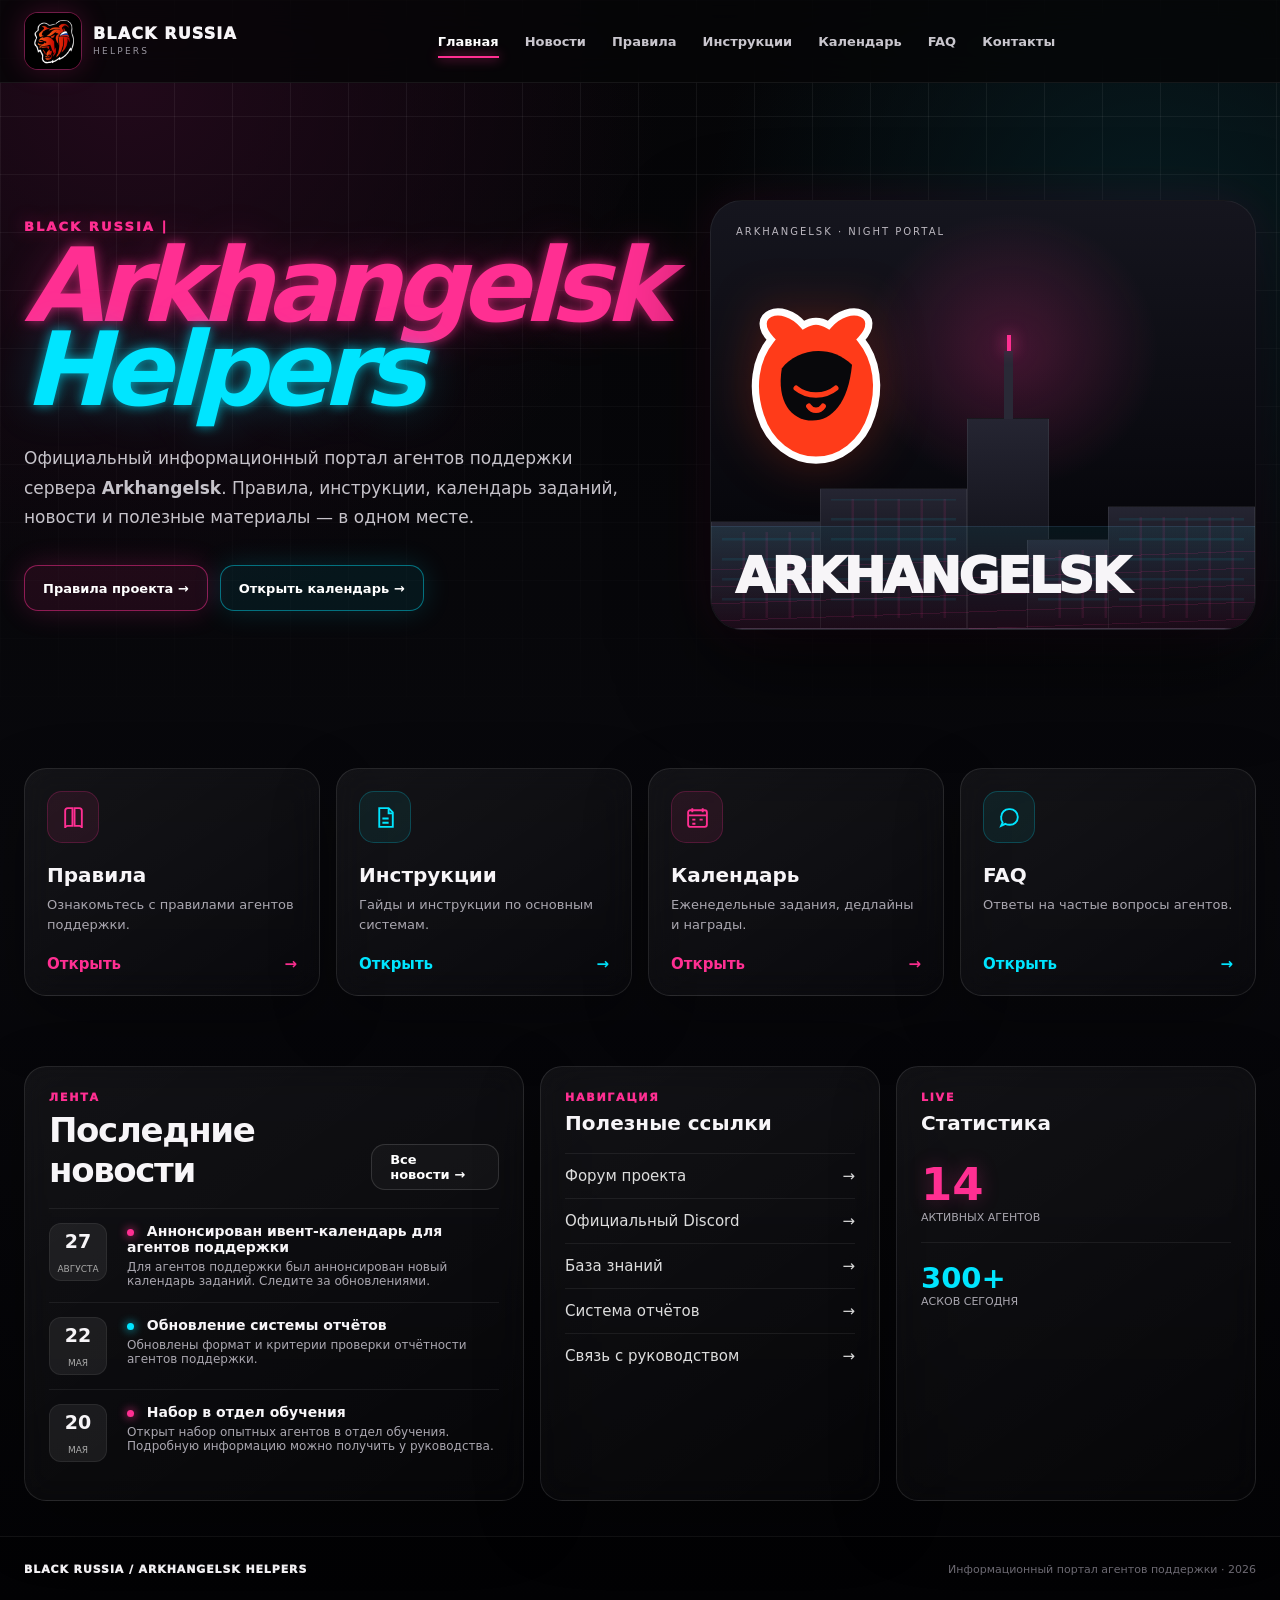
==== commit e25df577: "Update index.html" ====
--- a/index.html
+++ b/index.html
@@ -1,28 +1,45 @@
 <!doctype html>
 <html lang="ru">
+
 <head>
     <meta charset="utf-8">
-    <meta name="viewport" content="width=device-width,initial-scale=1">
+    <meta name="viewport" content="width=device-width, initial-scale=1">
     <meta name="theme-color" content="#050507">
+
     <title>Главная — Black Russia | Arkhangelsk Helpers</title>
+
     <link rel="stylesheet" href="style.css">
+    <link rel="icon" type="image/jpeg" href="logo.jpg">
 </head>
 
 <body data-page="index">
 
 <header class="site-header">
+
     <div class="container header-inner">
 
-        <!-- НОВЫЙ ЛОГОТИП -->
+        <!-- ЛОГОТИП -->
         <a class="brand" href="index.html">
 
             <span class="brand-mark">
-                <img src="logo.jpg" alt="Black Russia">
+                <img
+                    src="logo.jpg"
+                    alt="Black Russia"
+                    width="58"
+                    height="58"
+                >
             </span>
 
             <span class="brand-copy">
-                <span class="brand-title">BLACK RUSSIA</span>
-                <span class="brand-sub">HELPERS</span>
+
+                <span class="brand-title">
+                    BLACK RUSSIA
+                </span>
+
+                <span class="brand-sub">
+                    HELPERS
+                </span>
+
             </span>
 
         </a>
@@ -39,9 +56,11 @@
                 Новости
             </a>
 
-            <a href="https://forum.blackrussia.online/threads/arkhangelsk-helpers-%D0%9F%D1%80%D0%B0%D0%B2%D0%B8%D0%BB%D0%B0-%D0%B8-%D0%BE%D0%B1%D1%8F%D0%B7%D0%B0%D0%BD%D0%BD%D0%BE%D1%81%D1%82%D0%B8-%D0%90%D0%B3%D0%B5%D0%BD%D1%82%D0%BE%D0%B2-%D0%9F%D0%BE%D0%B4%D0%B4%D0%B5%D1%80%D0%B6%D0%BA%D0%B8.15713143/"
-               target="_blank"
-               rel="noopener noreferrer">
+            <a
+                href="https://forum.blackrussia.online/threads/arkhangelsk-helpers-%D0%9F%D1%80%D0%B0%D0%B2%D0%B8%D0%BB%D0%B0-%D0%B8-%D0%BE%D0%B1%D1%8F%D0%B7%D0%B0%D0%BD%D0%BD%D0%BE%D1%81%D1%82%D0%B8-%D0%90%D0%B3%D0%B5%D0%BD%D1%82%D0%BE%D0%B2-%D0%9F%D0%BE%D0%B4%D0%B4%D0%B5%D1%80%D0%B6%D0%BA%D0%B8.15713143/"
+                target="_blank"
+                rel="noopener noreferrer"
+            >
                 Правила
             </a>
 
@@ -64,648 +83,680 @@
         </nav>
 
 
-        <!-- КНОПКА МОБИЛЬНОГО МЕНЮ -->
+        <!-- МОБИЛЬНОЕ МЕНЮ -->
         <div class="header-actions">
 
             <button
                 class="btn btn-ghost menu-toggle"
-                id="menuToggle">
+                id="menuToggle"
+                type="button"
+                aria-label="Открыть меню"
+                aria-expanded="false"
+            >
                 ☰
             </button>
 
         </div>
 
     </div>
+
 </header>
 
 
 <main>
 
 
-<!-- =========================================
-     HERO
-     ========================================= -->
-
-<section class="hero">
-
-    <div class="container hero-grid">
-
-
-        <div class="hero-copy reveal">
-
-            <div class="eyebrow">
-                BLACK RUSSIA |
+    <!-- =========================================
+         HERO
+    ========================================= -->
+
+    <section class="hero">
+
+        <div class="container hero-grid">
+
+
+            <!-- ТЕКСТ -->
+            <div class="hero-copy reveal">
+
+                <div class="eyebrow">
+                    BLACK RUSSIA |
+                </div>
+
+                <h1>
+
+                    <span class="city">
+                        Arkhangelsk
+                    </span>
+
+                    <span class="helpers">
+                        Helpers
+                    </span>
+
+                </h1>
+
+                <p class="hero-lead">
+
+                    Официальный информационный портал агентов поддержки
+                    сервера <b>Arkhangelsk</b>.
+
+                    Правила, инструкции, календарь заданий,
+                    новости и полезные материалы — в одном месте.
+
+                </p>
+
+
+                <div class="hero-actions">
+
+                    <a
+                        class="btn btn-primary"
+                        href="https://forum.blackrussia.online/threads/arkhangelsk-helpers-%D0%9F%D1%80%D0%B0%D0%B2%D0%B8%D0%BB%D0%B0-%D0%B8-%D0%BE%D0%B1%D1%8F%D0%B7%D0%B0%D0%BD%D0%BD%D0%BE%D1%81%D1%82%D0%B8-%D0%90%D0%B3%D0%B5%D0%BD%D1%82%D0%BE%D0%B2-%D0%9F%D0%BE%D0%B4%D0%B4%D0%B5%D1%80%D0%B6%D0%BA%D0%B8.15713143/"
+                        target="_blank"
+                        rel="noopener noreferrer"
+                    >
+                        Правила проекта →
+                    </a>
+
+                    <a
+                        class="btn btn-cyan"
+                        href="calendar.html"
+                    >
+                        Открыть календарь →
+                    </a>
+
+                </div>
+
             </div>
 
 
-            <h1>
-
-                <span class="city">
-                    Arkhangelsk
+            <!-- ВИЗУАЛ -->
+            <div
+                class="hero-visual reveal"
+                data-parallax
+            >
+
+                <div class="visual-label">
+                    ARKHANGELSK · NIGHT PORTAL
+                </div>
+
+
+                <!-- ДЕКОРАТИВНЫЙ МЕДВЕДЬ -->
+                <div class="bear-large">
+
+                    <svg
+                        viewBox="0 0 100 100"
+                        aria-hidden="true"
+                    >
+
+                        <path
+                            d="M25 27C12 13 31 5 43 19c5-3 9-3 14 0C69 5 88 13 75 27c9 11 11 27 6 42-5 16-18 25-31 25S24 85 19 69c-5-15-3-31 6-42Z"
+                            fill="#ff3b19"
+                            stroke="#fff"
+                            stroke-width="4"
+                        />
+
+                        <path
+                            d="M31 43c8-11 27-14 39-2-2 21-11 31-22 31-12 0-20-11-17-29Z"
+                            fill="#08080b"
+                        />
+
+                        <path
+                            d="M39 54c6 5 16 5 22 0M46 64c2 3 6 3 8 0"
+                            fill="none"
+                            stroke="#ff3b19"
+                            stroke-width="3"
+                            stroke-linecap="round"
+                        />
+
+                    </svg>
+
+                </div>
+
+
+                <!-- ГОРОД -->
+                <div class="skyline">
+
+                    <div class="building b1"></div>
+
+                    <div class="building b2"></div>
+
+                    <div class="building tower"></div>
+
+                    <div class="building b4"></div>
+
+                    <div class="building b3"></div>
+
+                </div>
+
+
+                <!-- ВОДА -->
+                <div class="water"></div>
+
+
+                <div class="visual-city">
+                    ARKHANGELSK
+                </div>
+
+            </div>
+
+        </div>
+
+    </section>
+
+
+
+    <!-- =========================================
+         ОСНОВНЫЕ РАЗДЕЛЫ
+    ========================================= -->
+
+    <section class="section">
+
+        <div class="container grid-4">
+
+
+            <!-- ПРАВИЛА -->
+            <a
+                class="card portal-card reveal"
+                href="https://forum.blackrussia.online/threads/arkhangelsk-helpers-%D0%9F%D1%80%D0%B0%D0%B2%D0%B8%D0%BB%D0%B0-%D0%B8-%D0%BE%D0%B1%D1%8F%D0%B7%D0%B0%D0%BD%D0%BD%D0%BE%D1%81%D1%82%D0%B8-%D0%90%D0%B3%D0%B5%D0%BD%D1%82%D0%BE%D0%B2-%D0%9F%D0%BE%D0%B4%D0%B4%D0%B5%D1%80%D0%B6%D0%BA%D0%B8.15713143/"
+                target="_blank"
+                rel="noopener noreferrer"
+            >
+
+                <span class="icon-box">
+
+                    <svg
+                        viewBox="0 0 24 24"
+                        fill="none"
+                        stroke="currentColor"
+                        stroke-width="1.8"
+                        aria-hidden="true"
+                    >
+
+                        <path d="M4 5.5A2.5 2.5 0 0 1 6.5 3H11v17H6.5A2.5 2.5 0 0 0 4 22V5.5Z"/>
+
+                        <path d="M20 5.5A2.5 2.5 0 0 0 17.5 3H13v17h4.5A2.5 2.5 0 0 1 20 22V5.5Z"/>
+
+                    </svg>
+
                 </span>
 
-                <span class="helpers">
-                    Helpers
+                <h3>
+                    Правила
+                </h3>
+
+                <p>
+                    Ознакомьтесь с правилами агентов поддержки.
+                </p>
+
+                <div class="card-arrow">
+                    Открыть
+                    <span>→</span>
+                </div>
+
+            </a>
+
+
+
+            <!-- ИНСТРУКЦИИ -->
+            <a
+                class="card portal-card reveal"
+                href="instructions.html"
+            >
+
+                <span class="icon-box cyan">
+
+                    <svg
+                        viewBox="0 0 24 24"
+                        fill="none"
+                        stroke="currentColor"
+                        stroke-width="1.8"
+                        aria-hidden="true"
+                    >
+
+                        <path d="M6 3h9l4 4v14H6z"/>
+
+                        <path d="M15 3v5h4"/>
+
+                        <path d="M9 13h6"/>
+
+                        <path d="M9 17h6"/>
+
+                    </svg>
+
                 </span>
 
-            </h1>
-
-
-            <p class="hero-lead">
-
-                Официальный информационный портал агентов поддержки сервера
-                <b>Arkhangelsk</b>.
-
-                Правила, инструкции, календарь заданий, новости и полезные материалы —
-                в одном месте.
-
-            </p>
-
-
-            <div class="hero-actions">
-
-                <a
-                    class="btn btn-primary"
-                    href="https://forum.blackrussia.online/threads/arkhangelsk-helpers-%D0%9F%D1%80%D0%B0%D0%B2%D0%B8%D0%BB%D0%B0-%D0%B8-%D0%BE%D0%B1%D1%8F%D0%B7%D0%B0%D0%BD%D0%BD%D0%BE%D1%81%D1%82%D0%B8-%D0%90%D0%B3%D0%B5%D0%BD%D1%82%D0%BE%D0%B2-%D0%9F%D0%BE%D0%B4%D0%B4%D0%B5%D1%80%D0%B6%D0%BA%D0%B8.15713143/"
-                    target="_blank"
-                    rel="noopener noreferrer">
-
-                    Правила проекта →
-
-                </a>
-
-
-                <a
-                    class="btn btn-cyan"
-                    href="calendar.html">
-
-                    Открыть календарь →
-
-                </a>
+                <h3>
+                    Инструкции
+                </h3>
+
+                <p>
+                    Гайды и инструкции по основным системам.
+                </p>
+
+                <div class="card-arrow cyan">
+                    Открыть
+                    <span>→</span>
+                </div>
+
+            </a>
+
+
+
+            <!-- КАЛЕНДАРЬ -->
+            <a
+                class="card portal-card reveal"
+                href="calendar.html"
+            >
+
+                <span class="icon-box">
+
+                    <svg
+                        viewBox="0 0 24 24"
+                        fill="none"
+                        stroke="currentColor"
+                        stroke-width="1.8"
+                        aria-hidden="true"
+                    >
+
+                        <rect
+                            x="3"
+                            y="5"
+                            width="18"
+                            height="16"
+                            rx="2"
+                        />
+
+                        <path d="M7 3v4"/>
+
+                        <path d="M17 3v4"/>
+
+                        <path d="M3 10h18"/>
+
+                        <path d="M7 14h3"/>
+
+                        <path d="M14 14h3"/>
+
+                        <path d="M7 18h3"/>
+
+                    </svg>
+
+                </span>
+
+                <h3>
+                    Календарь
+                </h3>
+
+                <p>
+                    Еженедельные задания, дедлайны и награды.
+                </p>
+
+                <div class="card-arrow">
+                    Открыть
+                    <span>→</span>
+                </div>
+
+            </a>
+
+
+
+            <!-- FAQ -->
+            <a
+                class="card portal-card reveal"
+                href="faq.html"
+            >
+
+                <span class="icon-box cyan">
+
+                    <svg
+                        viewBox="0 0 24 24"
+                        fill="none"
+                        stroke="currentColor"
+                        stroke-width="1.8"
+                        aria-hidden="true"
+                    >
+
+                        <path
+                            d="M20 11.5a7.5 7.5 0 0 1-8 7.5 9 9 0 0 1-4-.9L4 20l1.4-3.2A7.3 7.3 0 0 1 4 11.5 7.5 7.5 0 0 1 12 4a7.5 7.5 0 0 1 8 7.5Z"
+                        />
+
+                        <path d="M8 11.5h.01"/>
+
+                        <path d="M12 11.5h.01"/>
+
+                        <path d="M16 11.5h.01"/>
+
+                    </svg>
+
+                </span>
+
+                <h3>
+                    FAQ
+                </h3>
+
+                <p>
+                    Ответы на частые вопросы агентов.
+                </p>
+
+                <div class="card-arrow cyan">
+                    Открыть
+                    <span>→</span>
+                </div>
+
+            </a>
+
+        </div>
+
+    </section>
+
+
+
+    <!-- =========================================
+         НОВОСТИ / ССЫЛКИ / СТАТИСТИКА
+    ========================================= -->
+
+    <section class="section">
+
+        <div class="container dashboard-grid">
+
+
+            <!-- =================================
+                 ПОСЛЕДНИЕ НОВОСТИ
+            ================================= -->
+
+            <div class="card panel reveal">
+
+                <div class="section-head">
+
+                    <div>
+
+                        <div class="section-kicker">
+                            Лента
+                        </div>
+
+                        <h2>
+                            Последние новости
+                        </h2>
+
+                    </div>
+
+                    <a
+                        class="btn btn-ghost"
+                        href="news.html"
+                    >
+                        Все новости →
+                    </a>
+
+                </div>
+
+
+                <div class="news-list">
+
+
+                    <!-- НОВОСТЬ №1 -->
+
+                    <div class="news-item">
+
+                        <div class="news-date">
+
+                            <b>
+                                27
+                            </b>
+
+                            <small>
+                                АВГУСТА
+                            </small>
+
+                        </div>
+
+                        <div>
+
+                            <h4>
+
+                                <span class="dot"></span>
+
+                                Анонсирован ивент-календарь
+                                для агентов поддержки
+
+                            </h4>
+
+                            <p>
+                                Для агентов поддержки анонсирован
+                                новый календарь заданий.
+                                Следите за обновлениями.
+                            </p>
+
+                        </div>
+
+                    </div>
+
+
+
+                    <!-- НОВОСТЬ №2 -->
+
+                    <div class="news-item">
+
+                        <div class="news-date">
+
+                            <b>
+                                22
+                            </b>
+
+                            <small>
+                                МАЯ
+                            </small>
+
+                        </div>
+
+                        <div>
+
+                            <h4>
+
+                                <span class="dot cyan"></span>
+
+                                Обновление системы отчётов
+
+                            </h4>
+
+                            <p>
+                                Изменения в формате
+                                и критериях оценок.
+                            </p>
+
+                        </div>
+
+                    </div>
+
+
+
+                    <!-- НОВОСТЬ №3 -->
+
+                    <div class="news-item">
+
+                        <div class="news-date">
+
+                            <b>
+                                20
+                            </b>
+
+                            <small>
+                                МАЯ
+                            </small>
+
+                        </div>
+
+                        <div>
+
+                            <h4>
+
+                                <span class="dot"></span>
+
+                                Набор в отдел обучения
+
+                            </h4>
+
+                            <p>
+                                Открыта заявка для опытных агентов.
+                            </p>
+
+                        </div>
+
+                    </div>
+
+
+                </div>
 
             </div>
 
+
+
+            <!-- =================================
+                 ПОЛЕЗНЫЕ ССЫЛКИ
+            ================================= -->
+
+            <div class="card panel reveal">
+
+                <div class="section-kicker">
+                    Навигация
+                </div>
+
+                <h3>
+                    Полезные ссылки
+                </h3>
+
+
+                <div class="link-list">
+
+
+                    <a
+                        href="https://forum.blackrussia.online/"
+                        target="_blank"
+                        rel="noopener noreferrer"
+                    >
+                        Форум проекта
+
+                        <span>
+                            →
+                        </span>
+                    </a>
+
+
+                    <a href="#">
+                        Официальный Discord
+
+                        <span>
+                            →
+                        </span>
+                    </a>
+
+
+                    <a href="#">
+                        База знаний
+
+                        <span>
+                            →
+                        </span>
+                    </a>
+
+
+                    <a href="#">
+                        Система отчётов
+
+                        <span>
+                            →
+                        </span>
+                    </a>
+
+
+                    <a href="contacts.html">
+                        Связь с руководством
+
+                        <span>
+                            →
+                        </span>
+                    </a>
+
+
+                </div>
+
+            </div>
+
+
+
+            <!-- =================================
+                 СТАТИСТИКА
+            ================================= -->
+
+            <div class="card panel reveal">
+
+                <div class="section-kicker">
+                    Live
+                </div>
+
+                <h3>
+                    Статистика
+                </h3>
+
+
+                <div class="stats">
+
+
+                    <div class="stat-main">
+
+                        <strong>
+                            14
+                        </strong>
+
+                        <span>
+                            активных агентов
+                        </span>
+
+                    </div>
+
+
+                    <div class="stat-row">
+
+                        <div class="stat">
+
+                            <strong>
+                                300+
+                            </strong>
+
+                            <span>
+                                асков сегодня
+                            </span>
+
+                        </div>
+
+                    </div>
+
+
+                </div>
+
+            </div>
+
+
         </div>
 
-
-        <!-- =========================================
-             ВИЗУАЛ
-             ========================================= -->
-
-        <div
-            class="hero-visual reveal"
-            data-parallax>
-
-            <div class="visual-label">
-                ARKHANGELSK · NIGHT PORTAL
-            </div>
-
-
-            <div class="bear-large">
-
-                <svg viewBox="0 0 100 100">
-
-                    <path
-                        d="M25 27C12 13 31 5 43 19c5-3 9-3 14 0C69 5 88 13 75 27c9 11 11 27 6 42-5 16-18 25-31 25S24 85 19 69c-5-15-3-31 6-42Z"
-                        fill="#ff3b19"
-                        stroke="#fff"
-                        stroke-width="4"/>
-
-                    <path
-                        d="M31 43c8-11 27-14 39-2-2 21-11 31-22 31-12 0-20-11-17-29Z"
-                        fill="#08080b"/>
-
-                    <path
-                        d="M39 54c6 5 16 5 22 0M46 64c2 3 6 3 8 0"
-                        fill="none"
-                        stroke="#ff3b19"
-                        stroke-width="3"
-                        stroke-linecap="round"/>
-
-                </svg>
-
-            </div>
-
-
-            <div class="skyline">
-
-                <div class="building b1"></div>
-
-                <div class="building b2"></div>
-
-                <div class="building tower"></div>
-
-                <div class="building b4"></div>
-
-                <div class="building b3"></div>
-
-            </div>
-
-
-            <div class="water"></div>
-
-
-            <div class="visual-city">
-                ARKHANGELSK
-            </div>
-
-        </div>
-
-    </div>
-
-</section>
-
-
-<!-- =========================================
-     ПОРТАЛ
-     ========================================= -->
-
-<section class="section">
-
-    <div class="container grid-4">
-
-
-        <!-- ПРАВИЛА -->
-
-        <a
-            class="card portal-card reveal"
-            href="https://forum.blackrussia.online/threads/arkhangelsk-helpers-%D0%9F%D1%80%D0%B0%D0%B2%D0%B8%D0%BB%D0%B0-%D0%B8-%D0%BE%D0%B1%D1%8F%D0%B7%D0%B0%D0%BD%D0%BD%D0%BE%D1%81%D1%82%D0%B8-%D0%90%D0%B3%D0%B5%D0%BD%D1%82%D0%BE%D0%B2-%D0%9F%D0%BE%D0%B4%D0%B4%D0%B5%D1%80%D0%B6%D0%BA%D0%B8.15713143/"
-            target="_blank"
-            rel="noopener noreferrer">
-
-
-            <span class="icon-box">
-
-                <svg
-                    viewBox="0 0 24 24"
-                    fill="none"
-                    stroke="currentColor"
-                    stroke-width="1.8">
-
-                    <path
-                        d="M4 5.5A2.5 2.5 0 0 1 6.5 3H11v17H6.5A2.5 2.5 0 0 0 4 22V5.5Z"/>
-
-                    <path
-                        d="M20 5.5A2.5 2.5 0 0 0 17.5 3H13v17h4.5A2.5 2.5 0 0 1 20 22V5.5Z"/>
-
-                </svg>
-
-            </span>
-
-
-            <h3>
-                Правила
-            </h3>
-
-
-            <p>
-                Ознакомьтесь с правилами агентов поддержки.
-            </p>
-
-
-            <div class="card-arrow">
-                Открыть
-                <span>→</span>
-            </div>
-
-        </a>
-
-
-        <!-- ИНСТРУКЦИИ -->
-
-        <a
-            class="card portal-card reveal"
-            href="instructions.html">
-
-
-            <span class="icon-box cyan">
-
-                <svg
-                    viewBox="0 0 24 24"
-                    fill="none"
-                    stroke="currentColor"
-                    stroke-width="1.8">
-
-                    <path d="M6 3h9l4 4v14H6z"/>
-
-                    <path d="M15 3v5h4M9 13h6M9 17h6"/>
-
-                </svg>
-
-            </span>
-
-
-            <h3>
-                Инструкции
-            </h3>
-
-
-            <p>
-                Гайды и инструкции по основным системам.
-            </p>
-
-
-            <div class="card-arrow cyan">
-                Открыть
-                <span>→</span>
-            </div>
-
-        </a>
-
-
-        <!-- КАЛЕНДАРЬ -->
-
-        <a
-            class="card portal-card reveal"
-            href="calendar.html">
-
-
-            <span class="icon-box">
-
-                <svg
-                    viewBox="0 0 24 24"
-                    fill="none"
-                    stroke="currentColor"
-                    stroke-width="1.8">
-
-                    <rect
-                        x="3"
-                        y="5"
-                        width="18"
-                        height="16"
-                        rx="2"/>
-
-                    <path
-                        d="M7 3v4M17 3v4M3 10h18M7 14h3M14 14h3M7 18h3"/>
-
-                </svg>
-
-            </span>
-
-
-            <h3>
-                Календарь
-            </h3>
-
-
-            <p>
-                Еженедельные задания, дедлайны и награды.
-            </p>
-
-
-            <div class="card-arrow">
-                Открыть
-                <span>→</span>
-            </div>
-
-        </a>
-
-
-        <!-- FAQ -->
-
-        <a
-            class="card portal-card reveal"
-            href="faq.html">
-
-
-            <span class="icon-box cyan">
-
-                <svg
-                    viewBox="0 0 24 24"
-                    fill="none"
-                    stroke="currentColor"
-                    stroke-width="1.8">
-
-                    <path
-                        d="M20 11.5a7.5 7.5 0 0 1-8 7.5 9 9 0 0 1-4-.9L4 20l1.4-3.2A7.3 7.3 0 0 1 4 11.5 7.5 7.5 0 0 1 12 4a7.5 7.5 0 0 1 8 7.5Z"/>
-
-                    <path
-                        d="M8 11.5h.01M12 11.5h.01M16 11.5h.01"/>
-
-                </svg>
-
-            </span>
-
-
-            <h3>
-                FAQ
-            </h3>
-
-
-            <p>
-                Ответы на частые вопросы агентов.
-            </p>
-
-
-            <div class="card-arrow cyan">
-                Открыть
-                <span>→</span>
-            </div>
-
-        </a>
-
-    </div>
-
-</section>
-
-
-<!-- =========================================
-     DASHBOARD
-     ========================================= -->
-
-<section class="section">
-
-    <div class="container dashboard-grid">
-
-
-        <!-- НОВОСТИ -->
-
-        <div class="card panel reveal">
-
-            <div class="section-head">
-
-                <div>
-
-                    <div class="section-kicker">
-                        Лента
-                    </div>
-
-                    <h2>
-                        Последние новости
-                    </h2>
-
-                </div>
-
-
-                <a
-                    class="btn btn-ghost"
-                    href="news.html">
-
-                    Все новости →
-
-                </a>
-
-            </div>
-
-
-            <div class="news-list">
-
-
-                <div class="news-item">
-
-                    <div class="news-date">
-
-                        <b>
-                            24
-                        </b>
-
-                        <small>
-                            МАЯ
-                        </small>
-
-                    </div>
-
-
-                    <div>
-
-                        <h4>
-
-                            <span class="dot"></span>
-
-                            Открыт новый ивент-календарь
-
-                        </h4>
-
-
-                        <p>
-                            Выполняй задания и получай награды.
-                        </p>
-
-                    </div>
-
-                </div>
-
-
-                <div class="news-item">
-
-                    <div class="news-date">
-
-                        <b>
-                            22
-                        </b>
-
-                        <small>
-                            МАЯ
-                        </small>
-
-                    </div>
-
-
-                    <div>
-
-                        <h4>
-
-                            <span class="dot cyan"></span>
-
-                            Обновление системы отчётов
-
-                        </h4>
-
-
-                        <p>
-                            Изменения в формате и критериях оценок.
-                        </p>
-
-                    </div>
-
-                </div>
-
-
-                <div class="news-item">
-
-                    <div class="news-date">
-
-                        <b>
-                            20
-                        </b>
-
-                        <small>
-                            МАЯ
-                        </small>
-
-                    </div>
-
-
-                    <div>
-
-                        <h4>
-
-                            <span class="dot"></span>
-
-                            Набор в отдел обучения
-
-                        </h4>
-
-
-                        <p>
-                            Открыта заявка для опытных агентов.
-                        </p>
-
-                    </div>
-
-                </div>
-
-            </div>
-
-        </div>
-
-
-        <!-- ПОЛЕЗНЫЕ ССЫЛКИ -->
-
-        <div class="card panel reveal">
-
-            <div class="section-kicker">
-                Навигация
-            </div>
-
-
-            <h3>
-                Полезные ссылки
-            </h3>
-
-
-            <div class="link-list">
-
-                <a href="#">
-                    Форум проекта
-                    <span>→</span>
-                </a>
-
-                <a href="#">
-                    Официальный Discord
-                    <span>→</span>
-                </a>
-
-                <a href="#">
-                    База знаний
-                    <span>→</span>
-                </a>
-
-                <a href="#">
-                    Система отчётов
-                    <span>→</span>
-                </a>
-
-                <a href="contacts.html">
-                    Связь с руководством
-                    <span>→</span>
-                </a>
-
-            </div>
-
-        </div>
-
-
-        <!-- СТАТИСТИКА -->
-
-        <div class="card panel reveal">
-
-            <div class="section-kicker">
-                Live
-            </div>
-
-
-            <h3>
-                Статистика
-            </h3>
-
-
-            <div class="stats">
-
-                <div class="stat-main">
-
-                    <strong>
-                        14
-                    </strong>
-
-                    <span>
-                        активных агентов
-                    </span>
-
-                </div>
-
-
-                <div class="stat-row">
-
-                    <div class="stat">
-
-                        <strong>
-                            300+
-                        </strong>
-
-                        <span>
-                            асков сегодня
-                        </span>
-
-                    </div>
-
-                </div>
-
-            </div>
-
-        </div>
-
-    </div>
-
-</section>
+    </section>
+
 
 </main>
+
 
 
 <!-- =========================================
      FOOTER
-     ========================================= -->
+========================================= -->
 
 <footer class="site-footer">
 
     <div class="container footer-inner">
 
-
-        <a
-            class="footer-brand"
-            href="index.html">
-
-
-            <!-- НОВЫЙ ЛОГОТИП В ФУТЕРЕ -->
-
-            <span class="footer-brand-mark">
-
-                <img
-                    src="logo.jpg"
-                    alt="Black Russia">
-
-            </span>
-
-
-            <span class="footer-brand-text">
-
-                <span>
-                    BLACK RUSSIA
-                </span>
-
-                <small>
-                    ARKHANGELSK HELPERS
-                </small>
-
-            </span>
-
-        </a>
-
+        <div class="footer-brand">
+            BLACK RUSSIA / ARKHANGELSK HELPERS
+        </div>
 
         <div class="footer-copy">
-
             Информационный портал агентов поддержки · 2026
-
         </div>
 
     </div>
@@ -713,7 +764,9 @@
 </footer>
 
 
+
 <script src="script.js"></script>
 
 </body>
+
 </html>
